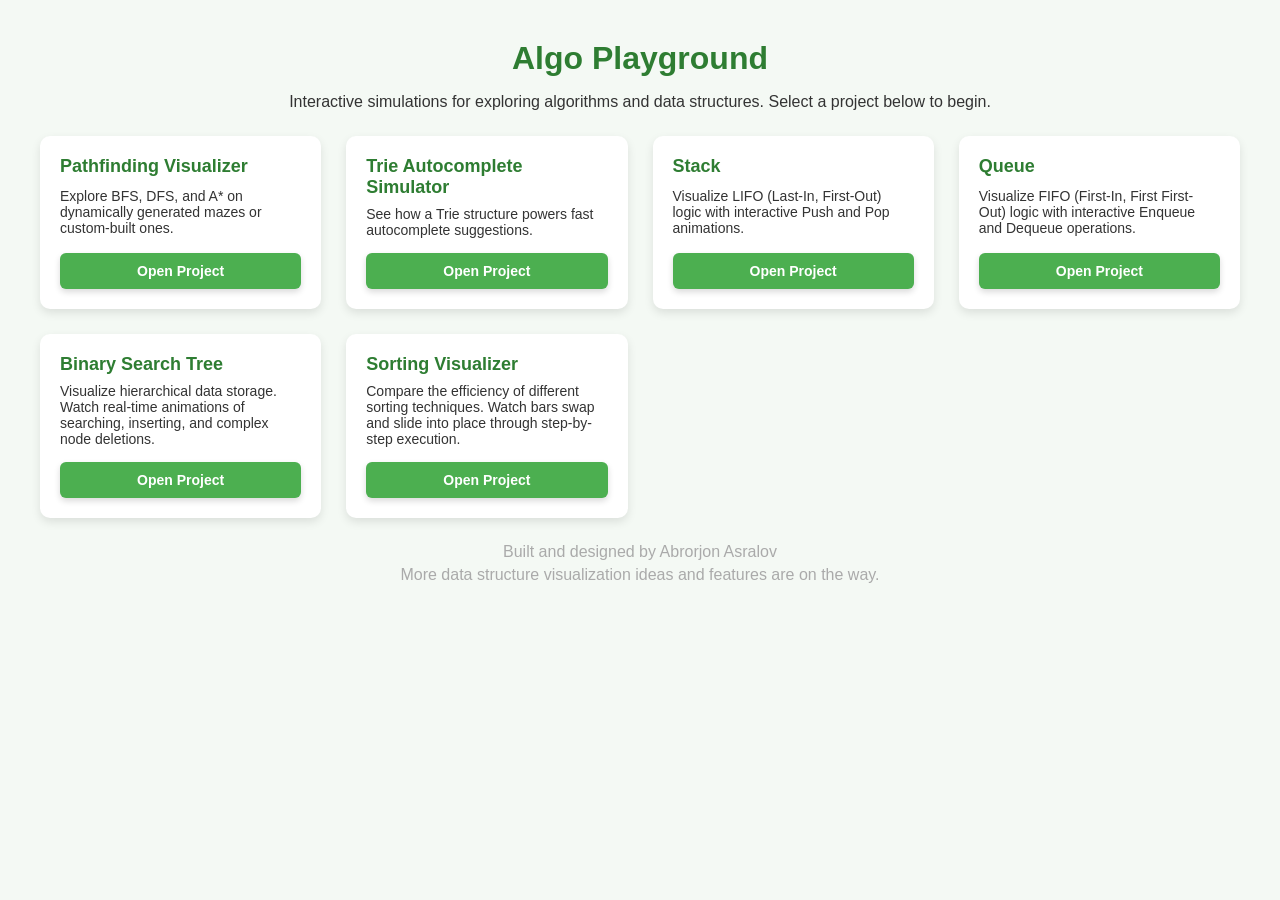
==== index.html @ 8458e6d6 "added final cleaning" ====
<!DOCTYPE html>
<html lang="en">

<head>
  <meta charset="UTF-8" />
  <meta name="viewport" content="width=device-width, initial-scale=1.0" />

  <title>Algo Playground</title>

  <style>
    body {
      font-family: "Segoe UI", Tahoma, Geneva, Verdana, sans-serif;
      margin: 40px;
      background: #f4f9f4;
      color: #333;
    }

    h1 {
      color: #2e7d32;
      margin-bottom: 10px;
    }

    p {
      margin-bottom: 25px;
      font-size: 16px;
    }

    .projects {
      display: grid;
      /* 1. Use 'auto-fill' to let cards wrap naturally */
      /* 2. Set the minimum width to 250px so they never get too tiny */
      grid-template-columns: repeat(auto-fill, minmax(250px, 1fr));

      /* 3. A standard gap (20px-30px) is usually plenty */
      gap: 25px;

      /* 4. Increase this so 4 cards can actually fit (4 * 250px + gaps) */
      /* Or set to 100% to use the full screen width */
      max-width: 1200px;

      margin: 0 auto;
      width: 100%;
    }

    .project-card {
      background: white;
      padding: 20px;
      border-radius: 10px;
      box-shadow: 0 4px 10px rgba(0, 0, 0, 0.1);

      /* 5. REMOVE any fixed 'width: ...px' here. Let the Grid handle it. */
      /* This ensures the card stays within its grid cell. */
      box-sizing: border-box;

      display: flex;
      flex-direction: column;
      justify-content: space-between;
    }

    .project-card:hover {
      transform: translateY(-3px);
      box-shadow: 0 6px 14px rgba(0, 0, 0, 0.15);
    }

    .project-title {
      font-size: 18px;
      font-weight: 600;
      color: #2e7d32;
      margin-bottom: 8px;
    }

    .project-desc {
      font-size: 14px;
      margin-bottom: 15px;
    }

    button {
      padding: 10px 16px;

      font-size: 14px;
      font-weight: 600;

      border: none;
      border-radius: 6px;

      background: #4caf50;
      color: white;

      cursor: pointer;

      transition: background 0.2s ease, transform 0.1s ease,
        box-shadow 0.1s ease;

      box-shadow: 0 3px 6px rgba(0, 0, 0, 0.15);
    }

    button:hover {
      background: #43a047;
    }

    button:active {
      transform: translateY(1px);
    }

    footer {
      text-align: center;
      padding: 20px;
      font-size: 14px;
      color: #aaa;
    }

    footer p {
      margin: 5px 0;
    }
  </style>
</head>

<body>
  <h1 style="text-align: center">Algo Playground</h1>

  <p style="text-align: center">
    Interactive simulations for exploring algorithms and data structures.
    Select a project below to begin.
  </p>

  <div class="projects">
    <div class="project-card">
      <div class="project-title">Pathfinding Visualizer</div>

      <div class="project-desc">
        Explore BFS, DFS, and A* on dynamically generated mazes or
        custom-built ones.
      </div>

      <button onclick="location.href='PathFinding/index.html'">
        Open Project
      </button>
    </div>

    <div class="project-card">
      <div class="project-title">Trie Autocomplete Simulator</div>

      <div class="project-desc">
        See how a Trie structure powers fast autocomplete suggestions.
      </div>

      <button onclick="location.href='TrieSimulator/index.html'">
        Open Project
      </button>
    </div>

    <div class="project-card">
      <div class="project-title">Stack</div>
      <div class="project-desc">
        Visualize LIFO (Last-In, First-Out) logic with interactive Push and
        Pop animations.
      </div>
      <button onclick="location.href='Stack/index.html'">Open Project</button>
    </div>

    <div class="project-card">
      <div class="project-title">Queue</div>

      <div class="project-desc">
        Visualize FIFO (First-In, First First-Out) logic with interactive
        Enqueue and Dequeue operations.
      </div>

      <button onclick="location.href='Queue/index.html'">Open Project</button>
    </div>

    <div class="project-card">
      <div class="project-title">Binary Search Tree</div>
      <div class="project-desc">
        Visualize hierarchical data storage. Watch real-time animations of
        searching, inserting, and complex node deletions.
      </div>
      <button onclick="location.href='BST/index.html'">Open Project</button>
    </div>

    <div class="project-card">
      <div class="project-title">Sorting Visualizer</div>
      <div class="project-desc">
        Compare the efficiency of different sorting techniques. Watch bars
        swap and slide into place through step-by-step execution.
      </div>
      <button onclick="location.href='Sorting/index.html'">
        Open Project
      </button>
    </div>
  </div>
  <footer>
    <p>Built and designed by Abrorjon Asralov</p>
    <p>More data structure visualization ideas and features are on the way.</p>
  </footer>
</body>

</html>
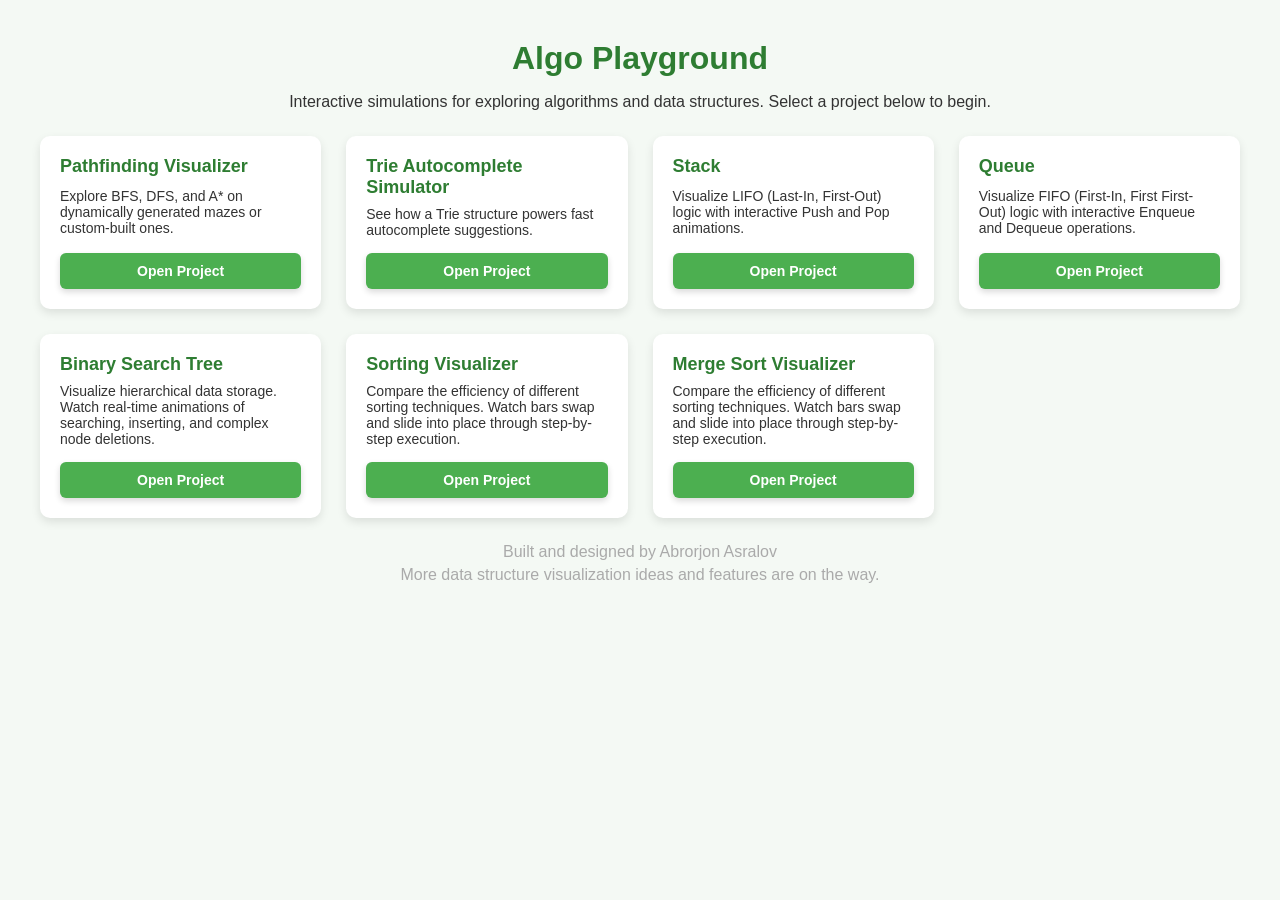
==== commit 3830fc60: "added merge sort visuals" ====
--- a/index.html
+++ b/index.html
@@ -188,6 +188,18 @@
         Open Project
       </button>
     </div>
+
+    <div class="project-card">
+      <div class="project-title">Merge Sort Visualizer</div>
+      <div class="project-desc">
+        Compare the efficiency of different sorting techniques. Watch bars
+        swap and slide into place through step-by-step execution.
+      </div>
+      <button onclick="location.href='MergeSort/index.html'">
+        Open Project
+      </button>
+    </div>
+
   </div>
   <footer>
     <p>Built and designed by Abrorjon Asralov</p>
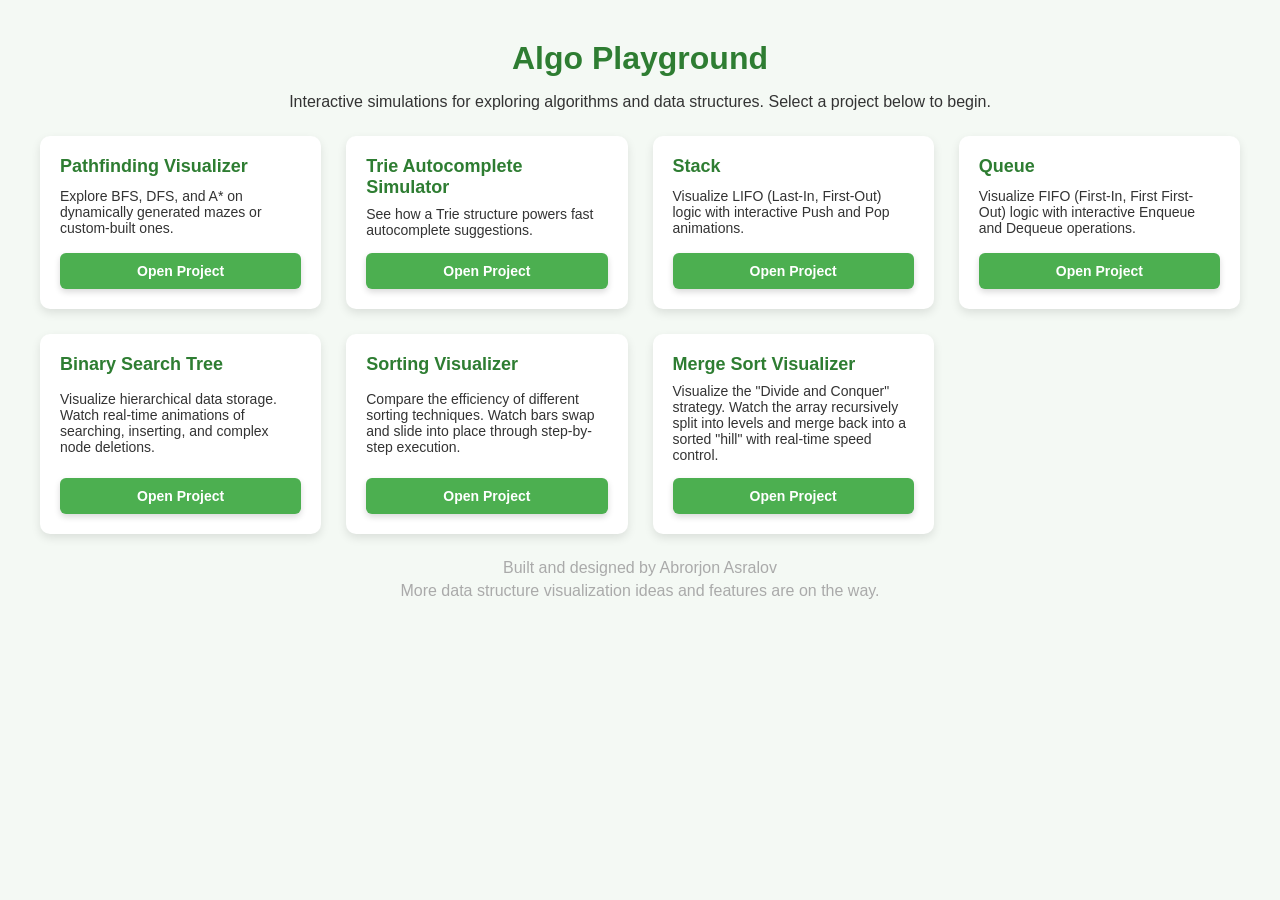
==== commit 0edbdcd3: "updated the merge sort desc" ====
--- a/index.html
+++ b/index.html
@@ -191,10 +191,10 @@
 
     <div class="project-card">
       <div class="project-title">Merge Sort Visualizer</div>
-      <div class="project-desc">
-        Compare the efficiency of different sorting techniques. Watch bars
-        swap and slide into place through step-by-step execution.
-      </div>
+        <div class="project-desc">
+            Visualize the "Divide and Conquer" strategy. Watch the array recursively 
+            split into levels and merge back into a sorted "hill" with real-time speed control.
+        </div>
       <button onclick="location.href='MergeSort/index.html'">
         Open Project
       </button>
@@ -207,4 +207,5 @@
   </footer>
 </body>
 
+
 </html>
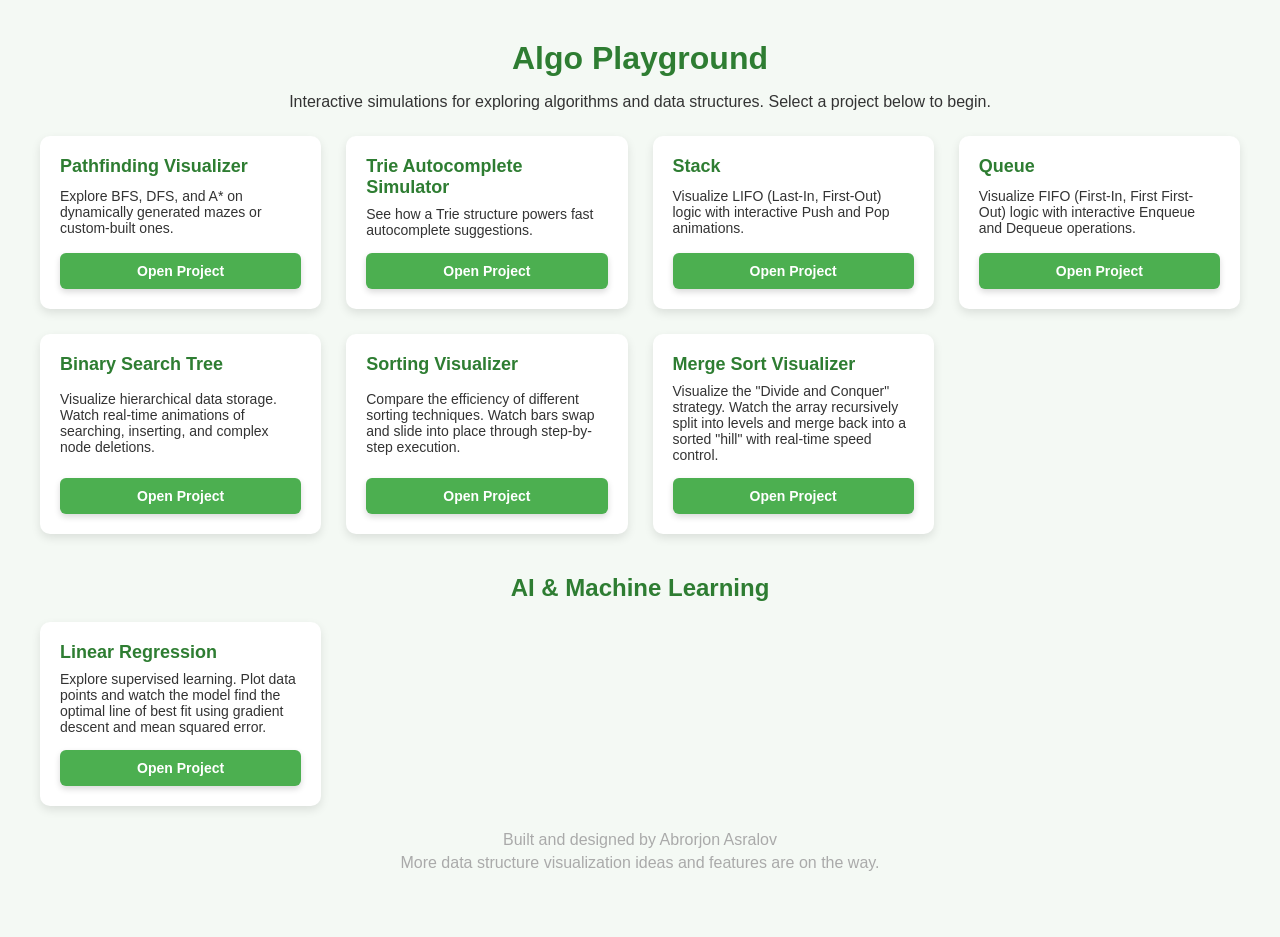
==== commit 4fca3c3e: "added linear regression visuals tool" ====
--- a/index.html
+++ b/index.html
@@ -201,6 +201,22 @@
     </div>
 
   </div>
+
+  <h2 style="text-align: center; color: #2e7d32; margin-top: 40px;">AI & Machine Learning</h2>
+
+<div class="projects">
+  <div class="project-card">
+    <div class="project-title">Linear Regression</div>
+    <div class="project-desc">
+      Explore supervised learning. Plot data points and watch the model find the 
+      optimal line of best fit using gradient descent and mean squared error.
+    </div>
+    <button onclick="location.href='ML/LinearRegression/index.html'">
+      Open Project
+    </button>
+  </div>
+</div>
+
   <footer>
     <p>Built and designed by Abrorjon Asralov</p>
     <p>More data structure visualization ideas and features are on the way.</p>
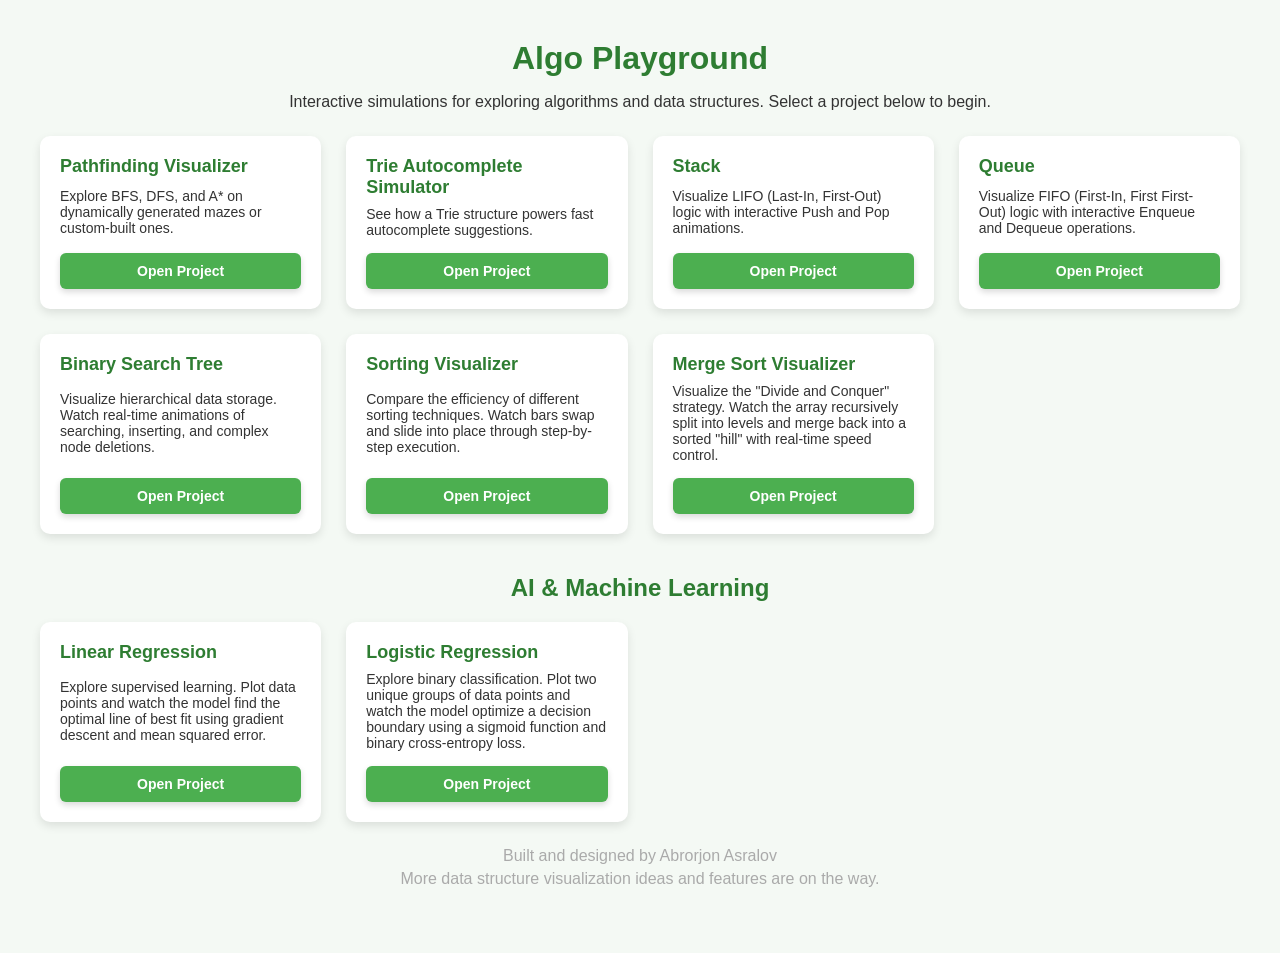
==== commit bbdc9a32: "added logistic regression" ====
--- a/index.html
+++ b/index.html
@@ -205,6 +205,7 @@
   <h2 style="text-align: center; color: #2e7d32; margin-top: 40px;">AI & Machine Learning</h2>
 
 <div class="projects">
+
   <div class="project-card">
     <div class="project-title">Linear Regression</div>
     <div class="project-desc">
@@ -215,6 +216,17 @@
       Open Project
     </button>
   </div>
+
+  <div class="project-card">
+    <div class="project-title">Logistic Regression</div>
+    <div class="project-desc">
+      Explore binary classification. Plot two unique groups of data points and watch the model 
+      optimize a decision boundary using a sigmoid function and binary cross-entropy loss.
+    </div>
+    <button onclick="location.href='ML/LogisticRegression/index.html'">
+      Open Project
+    </button>
+  </div>
 </div>
 
   <footer>
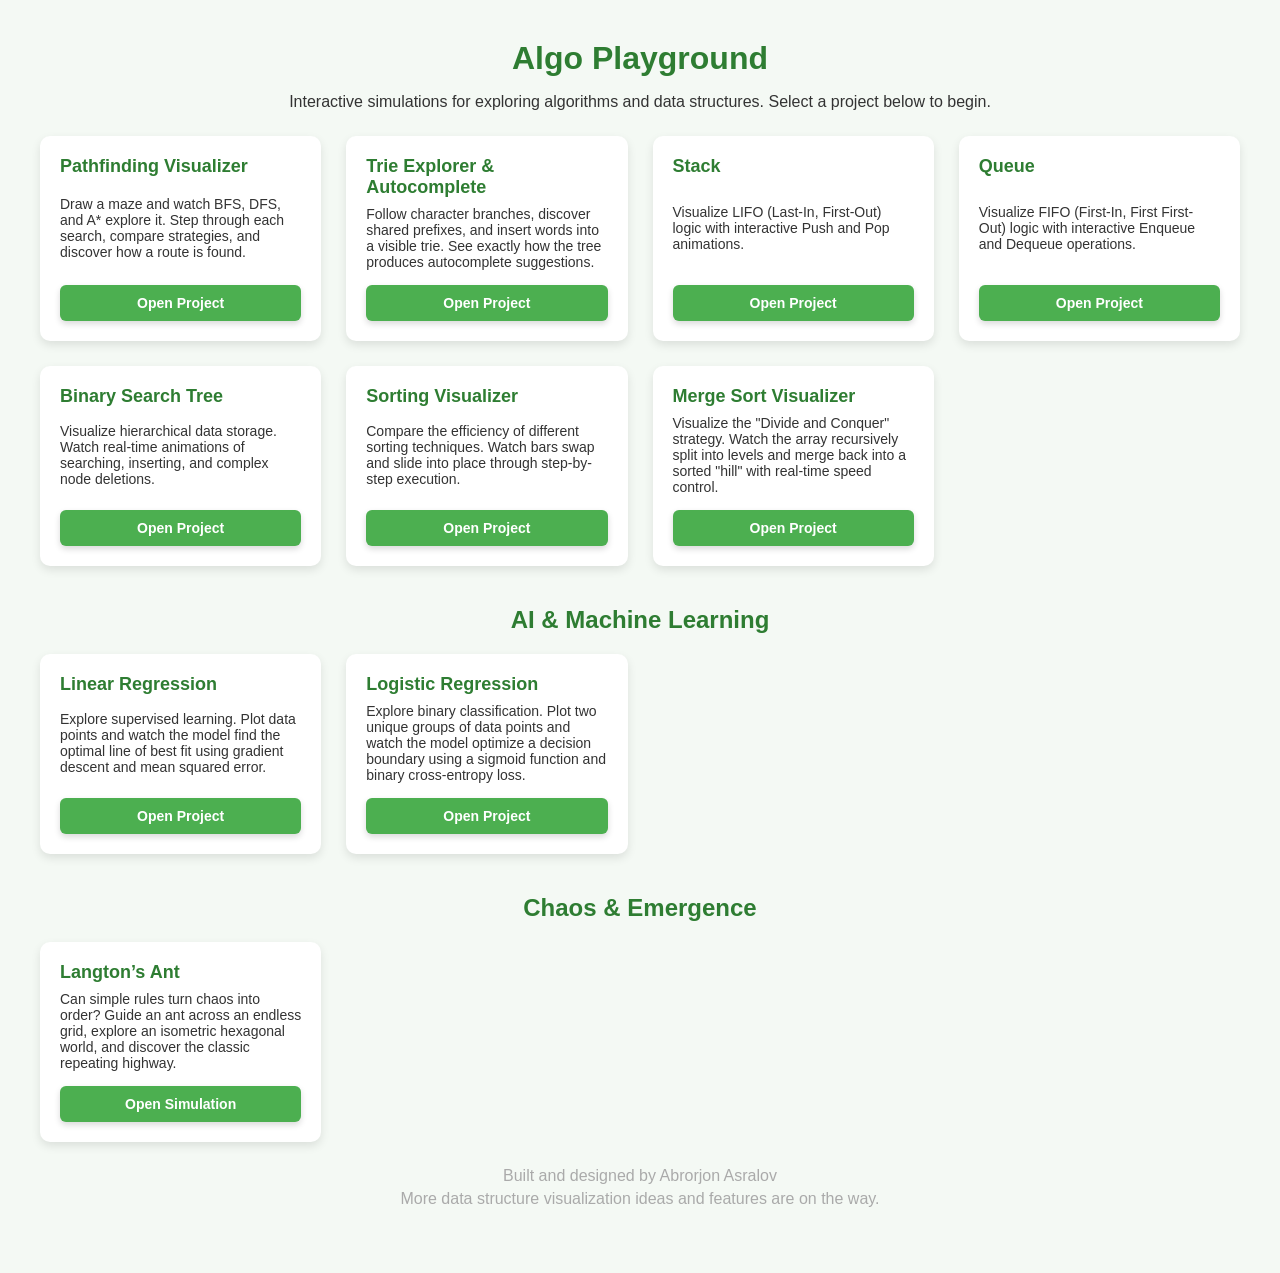
==== commit d49d98cd: "updated UI/UX" ====
--- a/index.html
+++ b/index.html
@@ -128,8 +128,8 @@
       <div class="project-title">Pathfinding Visualizer</div>
 
       <div class="project-desc">
-        Explore BFS, DFS, and A* on dynamically generated mazes or
-        custom-built ones.
+        Draw a maze and watch BFS, DFS, and A* explore it. Step through each
+        search, compare strategies, and discover how a route is found.
       </div>
 
       <button onclick="location.href='PathFinding/index.html'">
@@ -138,10 +138,10 @@
     </div>
 
     <div class="project-card">
-      <div class="project-title">Trie Autocomplete Simulator</div>
-
-      <div class="project-desc">
-        See how a Trie structure powers fast autocomplete suggestions.
+      <div class="project-title">Trie Explorer &amp; Autocomplete</div>
+
+      <div class="project-desc">
+        Follow character branches, discover shared prefixes, and insert words into a visible trie. See exactly how the tree produces autocomplete suggestions.
       </div>
 
       <button onclick="location.href='TrieSimulator/index.html'">
@@ -229,6 +229,15 @@
   </div>
 </div>
 
+  <h2 style="text-align: center; color: #2e7d32; margin-top: 40px;">Chaos &amp; Emergence</h2>
+  <div class="projects">
+    <div class="project-card">
+      <div class="project-title">Langton’s Ant</div>
+      <div class="project-desc">Can simple rules turn chaos into order? Guide an ant across an endless grid, explore an isometric hexagonal world, and discover the classic repeating highway.</div>
+      <button onclick="location.href='LangtonsAnt/index.html'">Open Simulation</button>
+    </div>
+  </div>
+
   <footer>
     <p>Built and designed by Abrorjon Asralov</p>
     <p>More data structure visualization ideas and features are on the way.</p>
@@ -236,4 +245,4 @@
 </body>
 
 
-</html>+</html>
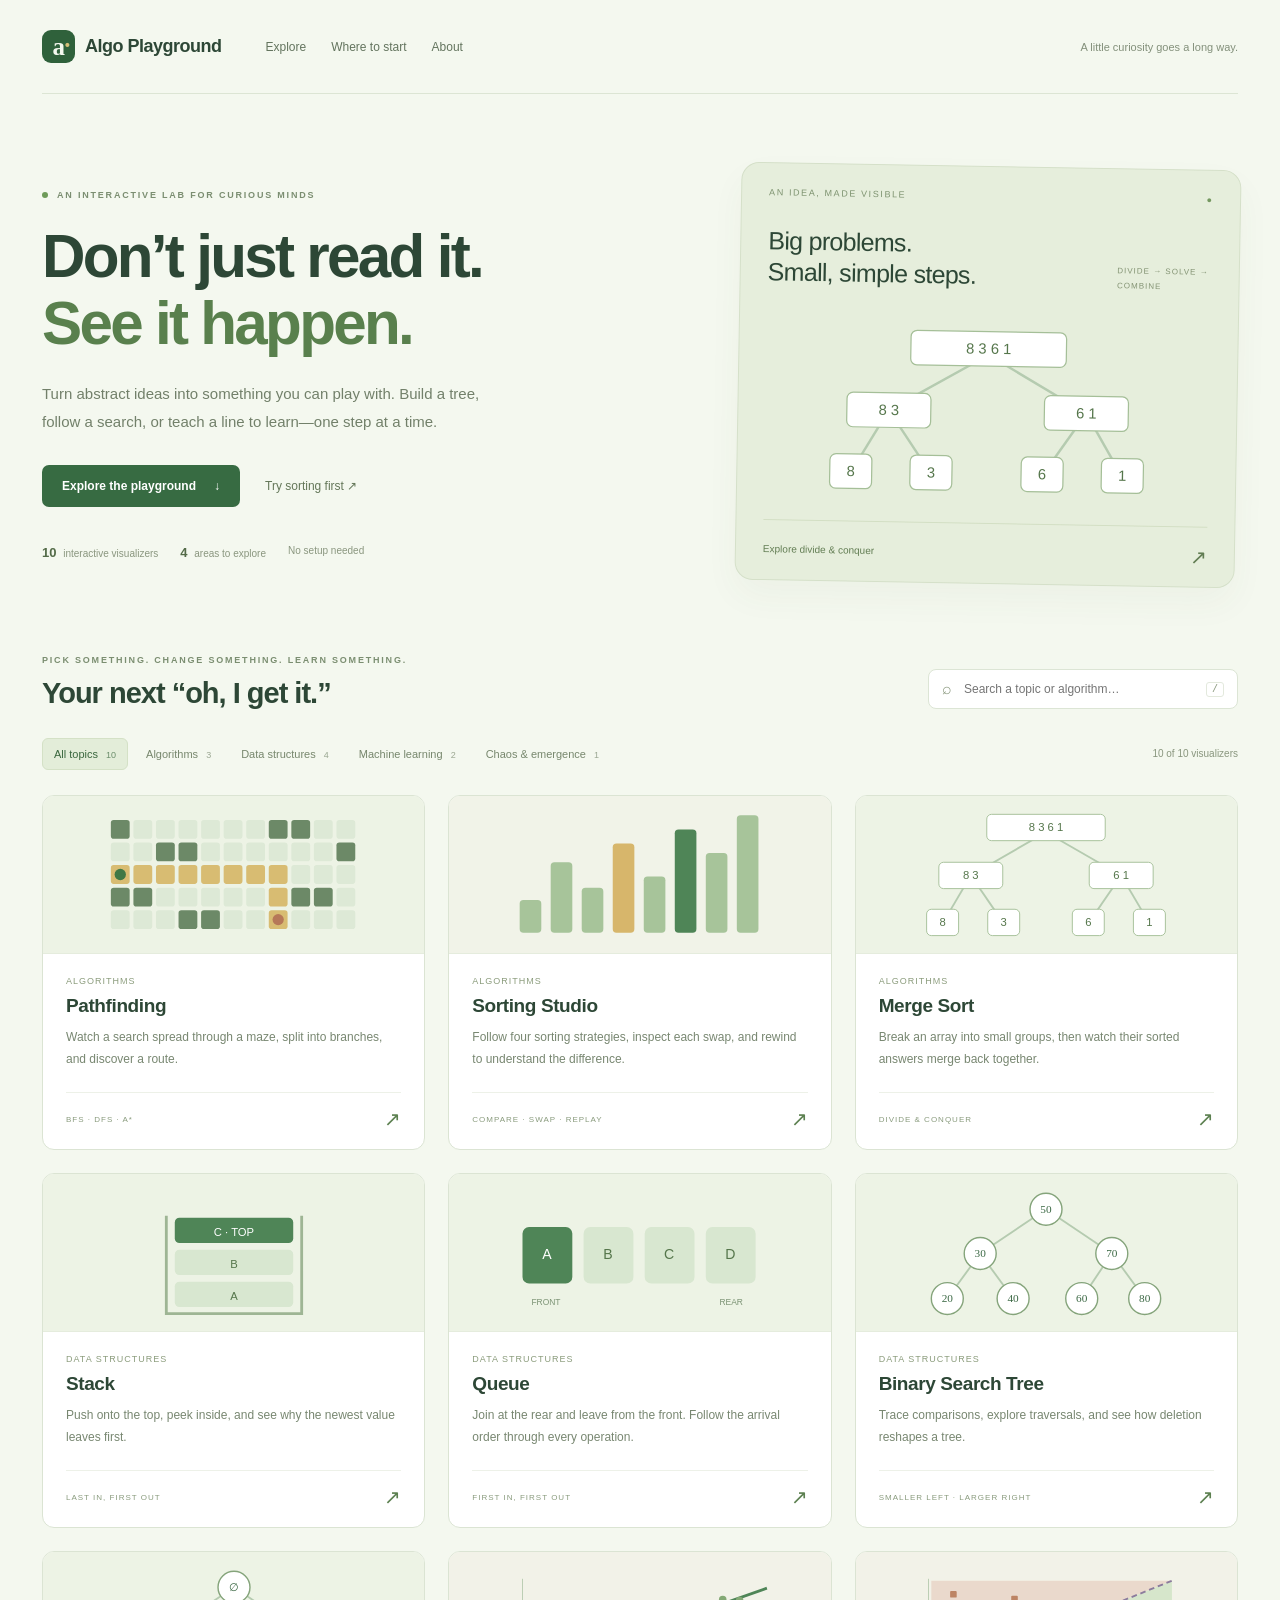
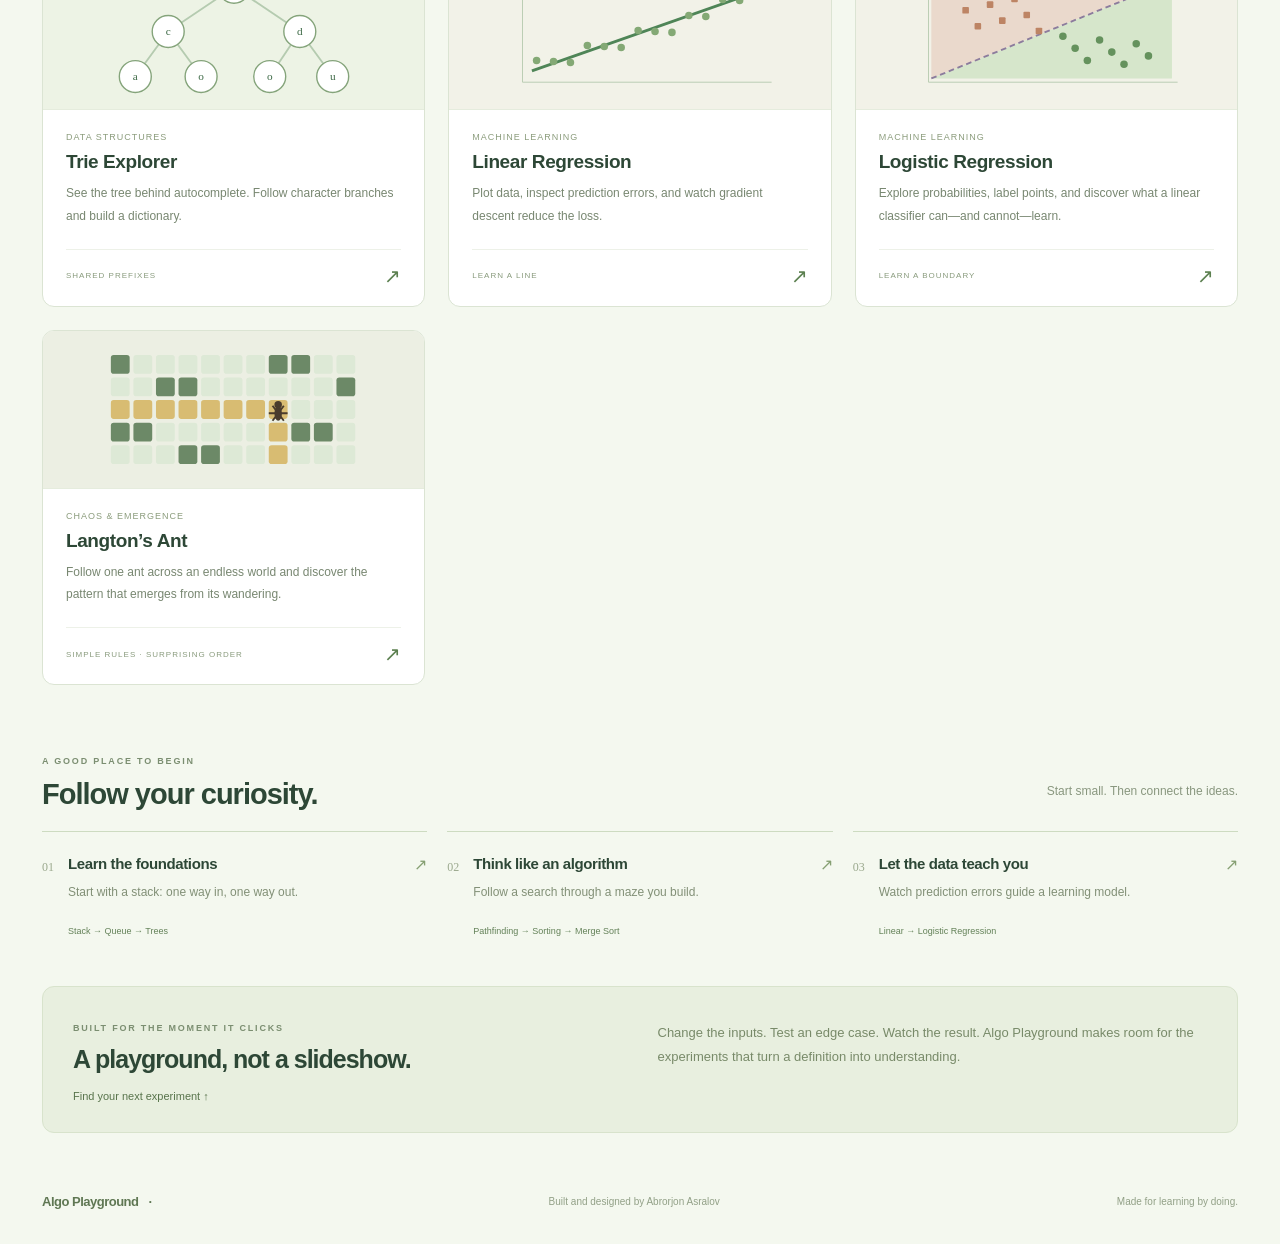
==== commit d8f00414: "update UI/UX home page" ====
--- a/index.html
+++ b/index.html
@@ -1,248 +1,22 @@
 <!DOCTYPE html>
-<html lang="en">
-
-<head>
-  <meta charset="UTF-8" />
-  <meta name="viewport" content="width=device-width, initial-scale=1.0" />
-
-  <title>Algo Playground</title>
-
-  <style>
-    body {
-      font-family: "Segoe UI", Tahoma, Geneva, Verdana, sans-serif;
-      margin: 40px;
-      background: #f4f9f4;
-      color: #333;
-    }
-
-    h1 {
-      color: #2e7d32;
-      margin-bottom: 10px;
-    }
-
-    p {
-      margin-bottom: 25px;
-      font-size: 16px;
-    }
-
-    .projects {
-      display: grid;
-      /* 1. Use 'auto-fill' to let cards wrap naturally */
-      /* 2. Set the minimum width to 250px so they never get too tiny */
-      grid-template-columns: repeat(auto-fill, minmax(250px, 1fr));
-
-      /* 3. A standard gap (20px-30px) is usually plenty */
-      gap: 25px;
-
-      /* 4. Increase this so 4 cards can actually fit (4 * 250px + gaps) */
-      /* Or set to 100% to use the full screen width */
-      max-width: 1200px;
-
-      margin: 0 auto;
-      width: 100%;
-    }
-
-    .project-card {
-      background: white;
-      padding: 20px;
-      border-radius: 10px;
-      box-shadow: 0 4px 10px rgba(0, 0, 0, 0.1);
-
-      /* 5. REMOVE any fixed 'width: ...px' here. Let the Grid handle it. */
-      /* This ensures the card stays within its grid cell. */
-      box-sizing: border-box;
-
-      display: flex;
-      flex-direction: column;
-      justify-content: space-between;
-    }
-
-    .project-card:hover {
-      transform: translateY(-3px);
-      box-shadow: 0 6px 14px rgba(0, 0, 0, 0.15);
-    }
-
-    .project-title {
-      font-size: 18px;
-      font-weight: 600;
-      color: #2e7d32;
-      margin-bottom: 8px;
-    }
-
-    .project-desc {
-      font-size: 14px;
-      margin-bottom: 15px;
-    }
-
-    button {
-      padding: 10px 16px;
-
-      font-size: 14px;
-      font-weight: 600;
-
-      border: none;
-      border-radius: 6px;
-
-      background: #4caf50;
-      color: white;
-
-      cursor: pointer;
-
-      transition: background 0.2s ease, transform 0.1s ease,
-        box-shadow 0.1s ease;
-
-      box-shadow: 0 3px 6px rgba(0, 0, 0, 0.15);
-    }
-
-    button:hover {
-      background: #43a047;
-    }
-
-    button:active {
-      transform: translateY(1px);
-    }
-
-    footer {
-      text-align: center;
-      padding: 20px;
-      font-size: 14px;
-      color: #aaa;
-    }
-
-    footer p {
-      margin: 5px 0;
-    }
-  </style>
-</head>
-
-<body>
-  <h1 style="text-align: center">Algo Playground</h1>
-
-  <p style="text-align: center">
-    Interactive simulations for exploring algorithms and data structures.
-    Select a project below to begin.
-  </p>
-
-  <div class="projects">
-    <div class="project-card">
-      <div class="project-title">Pathfinding Visualizer</div>
-
-      <div class="project-desc">
-        Draw a maze and watch BFS, DFS, and A* explore it. Step through each
-        search, compare strategies, and discover how a route is found.
-      </div>
-
-      <button onclick="location.href='PathFinding/index.html'">
-        Open Project
-      </button>
-    </div>
-
-    <div class="project-card">
-      <div class="project-title">Trie Explorer &amp; Autocomplete</div>
-
-      <div class="project-desc">
-        Follow character branches, discover shared prefixes, and insert words into a visible trie. See exactly how the tree produces autocomplete suggestions.
-      </div>
-
-      <button onclick="location.href='TrieSimulator/index.html'">
-        Open Project
-      </button>
-    </div>
-
-    <div class="project-card">
-      <div class="project-title">Stack</div>
-      <div class="project-desc">
-        Visualize LIFO (Last-In, First-Out) logic with interactive Push and
-        Pop animations.
-      </div>
-      <button onclick="location.href='Stack/index.html'">Open Project</button>
-    </div>
-
-    <div class="project-card">
-      <div class="project-title">Queue</div>
-
-      <div class="project-desc">
-        Visualize FIFO (First-In, First First-Out) logic with interactive
-        Enqueue and Dequeue operations.
-      </div>
-
-      <button onclick="location.href='Queue/index.html'">Open Project</button>
-    </div>
-
-    <div class="project-card">
-      <div class="project-title">Binary Search Tree</div>
-      <div class="project-desc">
-        Visualize hierarchical data storage. Watch real-time animations of
-        searching, inserting, and complex node deletions.
-      </div>
-      <button onclick="location.href='BST/index.html'">Open Project</button>
-    </div>
-
-    <div class="project-card">
-      <div class="project-title">Sorting Visualizer</div>
-      <div class="project-desc">
-        Compare the efficiency of different sorting techniques. Watch bars
-        swap and slide into place through step-by-step execution.
-      </div>
-      <button onclick="location.href='Sorting/index.html'">
-        Open Project
-      </button>
-    </div>
-
-    <div class="project-card">
-      <div class="project-title">Merge Sort Visualizer</div>
-        <div class="project-desc">
-            Visualize the "Divide and Conquer" strategy. Watch the array recursively 
-            split into levels and merge back into a sorted "hill" with real-time speed control.
-        </div>
-      <button onclick="location.href='MergeSort/index.html'">
-        Open Project
-      </button>
-    </div>
-
-  </div>
-
-  <h2 style="text-align: center; color: #2e7d32; margin-top: 40px;">AI & Machine Learning</h2>
-
-<div class="projects">
-
-  <div class="project-card">
-    <div class="project-title">Linear Regression</div>
-    <div class="project-desc">
-      Explore supervised learning. Plot data points and watch the model find the 
-      optimal line of best fit using gradient descent and mean squared error.
-    </div>
-    <button onclick="location.href='ML/LinearRegression/index.html'">
-      Open Project
-    </button>
-  </div>
-
-  <div class="project-card">
-    <div class="project-title">Logistic Regression</div>
-    <div class="project-desc">
-      Explore binary classification. Plot two unique groups of data points and watch the model 
-      optimize a decision boundary using a sigmoid function and binary cross-entropy loss.
-    </div>
-    <button onclick="location.href='ML/LogisticRegression/index.html'">
-      Open Project
-    </button>
-  </div>
-</div>
-
-  <h2 style="text-align: center; color: #2e7d32; margin-top: 40px;">Chaos &amp; Emergence</h2>
-  <div class="projects">
-    <div class="project-card">
-      <div class="project-title">Langton’s Ant</div>
-      <div class="project-desc">Can simple rules turn chaos into order? Guide an ant across an endless grid, explore an isometric hexagonal world, and discover the classic repeating highway.</div>
-      <button onclick="location.href='LangtonsAnt/index.html'">Open Simulation</button>
-    </div>
-  </div>
-
-  <footer>
-    <p>Built and designed by Abrorjon Asralov</p>
-    <p>More data structure visualization ideas and features are on the way.</p>
-  </footer>
-</body>
-
-
-</html>
+<html lang="en"><head><meta charset="UTF-8"><meta name="viewport" content="width=device-width, initial-scale=1.0"><meta name="description" content="Learn algorithms, data structures, and machine learning through ten interactive visual playgrounds."><meta name="theme-color" content="#f4f8ef"><title>Algo Playground · Learn by exploring</title><link rel="stylesheet" href="home.css"><script src="home.js" defer></script></head>
+<body><a class="skip-link" href="#explore">Skip to visualizers</a><div class="site-shell">
+<header class="nav"><a href="./index.html" class="brand"><span class="brand-icon" aria-hidden="true">a<span>·</span></span>Algo Playground</a><nav aria-label="Main navigation"><a href="#explore">Explore</a><a href="#start-here">Where to start</a><a href="#about">About</a></nav><span class="nav-note">A little curiosity goes a long way.</span></header>
+<main><section class="hero"><div class="hero-copy"><span class="eyebrow"><i></i> AN INTERACTIVE LAB FOR CURIOUS MINDS</span><h1>Don’t just read it.<br><em>See it happen.</em></h1><p>Turn abstract ideas into something you can play with. Build a tree, follow a search, or teach a line to learn—one step at a time.</p><div class="hero-actions"><a class="button" href="#explore">Explore the playground <span aria-hidden="true">↓</span></a><a class="subtle-link" href="Sorting/index.html">Try sorting first ↗</a></div><div class="hero-facts"><span><b>10</b> interactive visualizers</span><span><b>4</b> areas to explore</span><span>No setup needed</span></div></div>
+<a class="hero-art" href="MergeSort/index.html" aria-label="Explore divide and conquer with Merge Sort"><div class="art-top"><span>AN IDEA, MADE VISIBLE</span><span class="live-dot">●</span></div><div class="art-caption"><strong>Big problems.<br>Small, simple steps.</strong><span>DIVIDE → SOLVE → COMBINE</span></div><svg viewBox="0 0 360 150" aria-hidden="true" focusable="false"><path d="M180 30L100 76" fill="none" stroke="#b5cbb0" stroke-width="2"/><path d="M180 30L260 76" fill="none" stroke="#b5cbb0" stroke-width="2"/><path d="M100 76L70 127" fill="none" stroke="#b5cbb0" stroke-width="2"/><path d="M100 76L135 127" fill="none" stroke="#b5cbb0" stroke-width="2"/><path d="M260 76L225 127" fill="none" stroke="#b5cbb0" stroke-width="2"/><path d="M260 76L290 127" fill="none" stroke="#b5cbb0" stroke-width="2"/><rect x="117" y="11" width="126" height="28" rx="5" fill="#fff" stroke="#a5bf98"/><text x="180" y="29" text-anchor="middle" font-size="12" fill="#55764b">8   3   6   1</text><rect x="66" y="62" width="68" height="28" rx="5" fill="#fff" stroke="#a5bf98"/><text x="100" y="80" text-anchor="middle" font-size="12" fill="#55764b">8   3</text><rect x="226" y="62" width="68" height="28" rx="5" fill="#fff" stroke="#a5bf98"/><text x="260" y="80" text-anchor="middle" font-size="12" fill="#55764b">6   1</text><rect x="53" y="112" width="34" height="28" rx="5" fill="#fff" stroke="#a5bf98"/><text x="70" y="130" text-anchor="middle" font-size="12" fill="#55764b">8</text><rect x="118" y="112" width="34" height="28" rx="5" fill="#fff" stroke="#a5bf98"/><text x="135" y="130" text-anchor="middle" font-size="12" fill="#55764b">3</text><rect x="208" y="112" width="34" height="28" rx="5" fill="#fff" stroke="#a5bf98"/><text x="225" y="130" text-anchor="middle" font-size="12" fill="#55764b">6</text><rect x="273" y="112" width="34" height="28" rx="5" fill="#fff" stroke="#a5bf98"/><text x="290" y="130" text-anchor="middle" font-size="12" fill="#55764b">1</text></svg><div class="art-bottom"><span>Explore divide &amp; conquer</span><span aria-hidden="true">↗</span></div></a></section>
+<section id="explore" class="catalog" aria-labelledby="catalog-title"><div class="section-heading"><div><span class="eyebrow">PICK SOMETHING. CHANGE SOMETHING. LEARN SOMETHING.</span><h2 id="catalog-title">Your next “oh, I get it.”</h2></div><div class="search-box"><label class="sr-only" for="search">Search visualizers</label><span aria-hidden="true">⌕</span><input id="search" type="search" placeholder="Search a topic or algorithm…" autocomplete="off"><kbd aria-hidden="true">/</kbd></div></div>
+<div class="filter-row"><div class="filters" role="group" aria-label="Filter by topic"><button type="button" data-filter="all" aria-pressed="true">All topics <span>10</span></button><button type="button" data-filter="algorithms" aria-pressed="false">Algorithms <span>3</span></button><button type="button" data-filter="structures" aria-pressed="false">Data structures <span>4</span></button><button type="button" data-filter="learning" aria-pressed="false">Machine learning <span>2</span></button><button type="button" data-filter="emergence" aria-pressed="false">Chaos &amp; emergence <span>1</span></button></div><span id="results" role="status" aria-live="polite">10 visualizers</span></div>
+<div class="projects"><article class="project-card" data-category="algorithms" data-search="Pathfinding BFS · DFS · A* Watch a search spread through a maze, split into branches, and discover a route. graph maze breadth depth shortest"><a href="PathFinding/index.html" class="project-link"><div class="preview preview-maze"><svg viewBox="0 0 360 150" aria-hidden="true" focusable="false"><rect x="49" y="17" width="20" height="20" rx="3" fill="#6c8967"/><rect x="73" y="17" width="20" height="20" rx="3" fill="#dde9d6"/><rect x="97" y="17" width="20" height="20" rx="3" fill="#dde9d6"/><rect x="121" y="17" width="20" height="20" rx="3" fill="#dde9d6"/><rect x="145" y="17" width="20" height="20" rx="3" fill="#dde9d6"/><rect x="169" y="17" width="20" height="20" rx="3" fill="#dde9d6"/><rect x="193" y="17" width="20" height="20" rx="3" fill="#dde9d6"/><rect x="217" y="17" width="20" height="20" rx="3" fill="#6c8967"/><rect x="241" y="17" width="20" height="20" rx="3" fill="#6c8967"/><rect x="265" y="17" width="20" height="20" rx="3" fill="#dde9d6"/><rect x="289" y="17" width="20" height="20" rx="3" fill="#dde9d6"/><rect x="49" y="41" width="20" height="20" rx="3" fill="#dde9d6"/><rect x="73" y="41" width="20" height="20" rx="3" fill="#dde9d6"/><rect x="97" y="41" width="20" height="20" rx="3" fill="#6c8967"/><rect x="121" y="41" width="20" height="20" rx="3" fill="#6c8967"/><rect x="145" y="41" width="20" height="20" rx="3" fill="#dde9d6"/><rect x="169" y="41" width="20" height="20" rx="3" fill="#dde9d6"/><rect x="193" y="41" width="20" height="20" rx="3" fill="#dde9d6"/><rect x="217" y="41" width="20" height="20" rx="3" fill="#dde9d6"/><rect x="241" y="41" width="20" height="20" rx="3" fill="#dde9d6"/><rect x="265" y="41" width="20" height="20" rx="3" fill="#dde9d6"/><rect x="289" y="41" width="20" height="20" rx="3" fill="#6c8967"/><rect x="49" y="65" width="20" height="20" rx="3" fill="#d8bc72"/><rect x="73" y="65" width="20" height="20" rx="3" fill="#d8bc72"/><rect x="97" y="65" width="20" height="20" rx="3" fill="#d8bc72"/><rect x="121" y="65" width="20" height="20" rx="3" fill="#d8bc72"/><rect x="145" y="65" width="20" height="20" rx="3" fill="#d8bc72"/><rect x="169" y="65" width="20" height="20" rx="3" fill="#d8bc72"/><rect x="193" y="65" width="20" height="20" rx="3" fill="#d8bc72"/><rect x="217" y="65" width="20" height="20" rx="3" fill="#d8bc72"/><rect x="241" y="65" width="20" height="20" rx="3" fill="#dde9d6"/><rect x="265" y="65" width="20" height="20" rx="3" fill="#dde9d6"/><rect x="289" y="65" width="20" height="20" rx="3" fill="#dde9d6"/><rect x="49" y="89" width="20" height="20" rx="3" fill="#6c8967"/><rect x="73" y="89" width="20" height="20" rx="3" fill="#6c8967"/><rect x="97" y="89" width="20" height="20" rx="3" fill="#dde9d6"/><rect x="121" y="89" width="20" height="20" rx="3" fill="#dde9d6"/><rect x="145" y="89" width="20" height="20" rx="3" fill="#dde9d6"/><rect x="169" y="89" width="20" height="20" rx="3" fill="#dde9d6"/><rect x="193" y="89" width="20" height="20" rx="3" fill="#dde9d6"/><rect x="217" y="89" width="20" height="20" rx="3" fill="#d8bc72"/><rect x="241" y="89" width="20" height="20" rx="3" fill="#6c8967"/><rect x="265" y="89" width="20" height="20" rx="3" fill="#6c8967"/><rect x="289" y="89" width="20" height="20" rx="3" fill="#dde9d6"/><rect x="49" y="113" width="20" height="20" rx="3" fill="#dde9d6"/><rect x="73" y="113" width="20" height="20" rx="3" fill="#dde9d6"/><rect x="97" y="113" width="20" height="20" rx="3" fill="#dde9d6"/><rect x="121" y="113" width="20" height="20" rx="3" fill="#6c8967"/><rect x="145" y="113" width="20" height="20" rx="3" fill="#6c8967"/><rect x="169" y="113" width="20" height="20" rx="3" fill="#dde9d6"/><rect x="193" y="113" width="20" height="20" rx="3" fill="#dde9d6"/><rect x="217" y="113" width="20" height="20" rx="3" fill="#d8bc72"/><rect x="241" y="113" width="20" height="20" rx="3" fill="#dde9d6"/><rect x="265" y="113" width="20" height="20" rx="3" fill="#dde9d6"/><rect x="289" y="113" width="20" height="20" rx="3" fill="#dde9d6"/><circle cx="59" cy="75" r="6" fill="#3f7845"/><circle cx="227" cy="123" r="6" fill="#b67858"/></svg></div><div class="card-body"><span class="card-category">Algorithms</span><h3>Pathfinding</h3><p>Watch a search spread through a maze, split into branches, and discover a route.</p><div class="card-bottom"><span>BFS · DFS · A*</span><span class="arrow" aria-hidden="true">↗</span></div></div></a></article>
+<article class="project-card" data-category="algorithms" data-search="Sorting Studio COMPARE · SWAP · REPLAY Follow four sorting strategies, inspect each swap, and rewind to understand the difference. bubble selection insertion quick array"><a href="Sorting/index.html" class="project-link"><div class="preview preview-bars"><svg viewBox="0 0 360 150" aria-hidden="true" focusable="false"><rect class="preview-bar" x="52" y="102" width="23" height="35" rx="4" fill="#a7c49a"/><rect class="preview-bar" x="85" y="62" width="23" height="75" rx="4" fill="#a7c49a"/><rect class="preview-bar" x="118" y="89" width="23" height="48" rx="4" fill="#a7c49a"/><rect class="preview-bar" x="151" y="42" width="23" height="95" rx="4" fill="#d7b66b"/><rect class="preview-bar" x="184" y="77" width="23" height="60" rx="4" fill="#a7c49a"/><rect class="preview-bar" x="217" y="27" width="23" height="110" rx="4" fill="#4f8557"/><rect class="preview-bar" x="250" y="52" width="23" height="85" rx="4" fill="#a7c49a"/><rect class="preview-bar" x="283" y="12" width="23" height="125" rx="4" fill="#a7c49a"/></svg></div><div class="card-body"><span class="card-category">Algorithms</span><h3>Sorting Studio</h3><p>Follow four sorting strategies, inspect each swap, and rewind to understand the difference.</p><div class="card-bottom"><span>COMPARE · SWAP · REPLAY</span><span class="arrow" aria-hidden="true">↗</span></div></div></a></article>
+<article class="project-card" data-category="algorithms" data-search="Merge Sort DIVIDE & CONQUER Break an array into small groups, then watch their sorted answers merge back together. sorting recursion splitting"><a href="MergeSort/index.html" class="project-link"><div class="preview preview-merge"><svg viewBox="0 0 360 150" aria-hidden="true" focusable="false"><path d="M180 30L100 76" fill="none" stroke="#b5cbb0" stroke-width="2"/><path d="M180 30L260 76" fill="none" stroke="#b5cbb0" stroke-width="2"/><path d="M100 76L70 127" fill="none" stroke="#b5cbb0" stroke-width="2"/><path d="M100 76L135 127" fill="none" stroke="#b5cbb0" stroke-width="2"/><path d="M260 76L225 127" fill="none" stroke="#b5cbb0" stroke-width="2"/><path d="M260 76L290 127" fill="none" stroke="#b5cbb0" stroke-width="2"/><rect x="117" y="11" width="126" height="28" rx="5" fill="#fff" stroke="#a5bf98"/><text x="180" y="29" text-anchor="middle" font-size="12" fill="#55764b">8   3   6   1</text><rect x="66" y="62" width="68" height="28" rx="5" fill="#fff" stroke="#a5bf98"/><text x="100" y="80" text-anchor="middle" font-size="12" fill="#55764b">8   3</text><rect x="226" y="62" width="68" height="28" rx="5" fill="#fff" stroke="#a5bf98"/><text x="260" y="80" text-anchor="middle" font-size="12" fill="#55764b">6   1</text><rect x="53" y="112" width="34" height="28" rx="5" fill="#fff" stroke="#a5bf98"/><text x="70" y="130" text-anchor="middle" font-size="12" fill="#55764b">8</text><rect x="118" y="112" width="34" height="28" rx="5" fill="#fff" stroke="#a5bf98"/><text x="135" y="130" text-anchor="middle" font-size="12" fill="#55764b">3</text><rect x="208" y="112" width="34" height="28" rx="5" fill="#fff" stroke="#a5bf98"/><text x="225" y="130" text-anchor="middle" font-size="12" fill="#55764b">6</text><rect x="273" y="112" width="34" height="28" rx="5" fill="#fff" stroke="#a5bf98"/><text x="290" y="130" text-anchor="middle" font-size="12" fill="#55764b">1</text></svg></div><div class="card-body"><span class="card-category">Algorithms</span><h3>Merge Sort</h3><p>Break an array into small groups, then watch their sorted answers merge back together.</p><div class="card-bottom"><span>DIVIDE & CONQUER</span><span class="arrow" aria-hidden="true">↗</span></div></div></a></article>
+<article class="project-card" data-category="structures" data-search="Stack LAST IN, FIRST OUT Push onto the top, peek inside, and see why the newest value leaves first. lifo push pop linear"><a href="Stack/index.html" class="project-link"><div class="preview preview-stack"><svg viewBox="0 0 360 150" aria-hidden="true" focusable="false"><rect x="117" y="38" width="126" height="27" rx="5" fill="#4f8557"/><text x="180" y="57" text-anchor="middle" font-size="12" fill="white">C · TOP</text><rect x="117" y="72" width="126" height="27" rx="5" fill="#d8e7d0"/><text x="180" y="91" text-anchor="middle" font-size="12" fill="#55764b">B</text><rect x="117" y="106" width="126" height="27" rx="5" fill="#d8e7d0"/><text x="180" y="125" text-anchor="middle" font-size="12" fill="#55764b">A</text><path d="M108 36v104h144V36" fill="none" stroke="#9eb594" stroke-width="3"/></svg></div><div class="card-body"><span class="card-category">Data structures</span><h3>Stack</h3><p>Push onto the top, peek inside, and see why the newest value leaves first.</p><div class="card-bottom"><span>LAST IN, FIRST OUT</span><span class="arrow" aria-hidden="true">↗</span></div></div></a></article>
+<article class="project-card" data-category="structures" data-search="Queue FIRST IN, FIRST OUT Join at the rear and leave from the front. Follow the arrival order through every operation. fifo enqueue dequeue linear"><a href="Queue/index.html" class="project-link"><div class="preview preview-queue"><svg viewBox="0 0 360 150" aria-hidden="true" focusable="false"><rect x="55" y="48" width="53" height="60" rx="7" fill="#4f8557"/><text x="81" y="82" text-anchor="middle" font-size="15" fill="white">A</text><rect x="120" y="48" width="53" height="60" rx="7" fill="#d8e7d0"/><text x="146" y="82" text-anchor="middle" font-size="15" fill="#55764b">B</text><rect x="185" y="48" width="53" height="60" rx="7" fill="#d8e7d0"/><text x="211" y="82" text-anchor="middle" font-size="15" fill="#55764b">C</text><rect x="250" y="48" width="53" height="60" rx="7" fill="#d8e7d0"/><text x="276" y="82" text-anchor="middle" font-size="15" fill="#55764b">D</text><text x="80" y="131" text-anchor="middle" font-size="9" fill="#7d9476">FRONT</text><text x="277" y="131" text-anchor="middle" font-size="9" fill="#7d9476">REAR</text></svg></div><div class="card-body"><span class="card-category">Data structures</span><h3>Queue</h3><p>Join at the rear and leave from the front. Follow the arrival order through every operation.</p><div class="card-bottom"><span>FIRST IN, FIRST OUT</span><span class="arrow" aria-hidden="true">↗</span></div></div></a></article>
+<article class="project-card" data-category="structures" data-search="Binary Search Tree SMALLER LEFT · LARGER RIGHT Trace comparisons, explore traversals, and see how deletion reshapes a tree. bst inorder preorder postorder search"><a href="BST/index.html" class="project-link"><div class="preview preview-tree"><svg viewBox="0 0 360 150" aria-hidden="true" focusable="false"><path d="M180 29L110 76" fill="none" stroke="#b5cbb0" stroke-width="2"/><path d="M180 29L250 76" fill="none" stroke="#b5cbb0" stroke-width="2"/><path d="M110 76L75 124" fill="none" stroke="#b5cbb0" stroke-width="2"/><path d="M110 76L145 124" fill="none" stroke="#b5cbb0" stroke-width="2"/><path d="M250 76L218 124" fill="none" stroke="#b5cbb0" stroke-width="2"/><path d="M250 76L285 124" fill="none" stroke="#b5cbb0" stroke-width="2"/><circle cx="180" cy="29" r="17" fill="#fff" stroke="#85a47b" stroke-width="1.5"/><text x="180" y="33" text-anchor="middle" fill="#3c6945" font-size="12" font-family="Segoe UI">50</text><circle cx="110" cy="76" r="17" fill="#fff" stroke="#85a47b" stroke-width="1.5"/><text x="110" y="80" text-anchor="middle" fill="#3c6945" font-size="12" font-family="Segoe UI">30</text><circle cx="250" cy="76" r="17" fill="#fff" stroke="#85a47b" stroke-width="1.5"/><text x="250" y="80" text-anchor="middle" fill="#3c6945" font-size="12" font-family="Segoe UI">70</text><circle cx="75" cy="124" r="17" fill="#fff" stroke="#85a47b" stroke-width="1.5"/><text x="75" y="128" text-anchor="middle" fill="#3c6945" font-size="12" font-family="Segoe UI">20</text><circle cx="145" cy="124" r="17" fill="#fff" stroke="#85a47b" stroke-width="1.5"/><text x="145" y="128" text-anchor="middle" fill="#3c6945" font-size="12" font-family="Segoe UI">40</text><circle cx="218" cy="124" r="17" fill="#fff" stroke="#85a47b" stroke-width="1.5"/><text x="218" y="128" text-anchor="middle" fill="#3c6945" font-size="12" font-family="Segoe UI">60</text><circle cx="285" cy="124" r="17" fill="#fff" stroke="#85a47b" stroke-width="1.5"/><text x="285" y="128" text-anchor="middle" fill="#3c6945" font-size="12" font-family="Segoe UI">80</text></svg></div><div class="card-body"><span class="card-category">Data structures</span><h3>Binary Search Tree</h3><p>Trace comparisons, explore traversals, and see how deletion reshapes a tree.</p><div class="card-bottom"><span>SMALLER LEFT · LARGER RIGHT</span><span class="arrow" aria-hidden="true">↗</span></div></div></a></article>
+<article class="project-card" data-category="structures" data-search="Trie Explorer SHARED PREFIXES See the tree behind autocomplete. Follow character branches and build a dictionary. strings words autocomplete prefix"><a href="TrieSimulator/index.html" class="project-link"><div class="preview preview-trie"><svg viewBox="0 0 360 150" aria-hidden="true" focusable="false"><path d="M180 29L110 76" fill="none" stroke="#b5cbb0" stroke-width="2"/><path d="M180 29L250 76" fill="none" stroke="#b5cbb0" stroke-width="2"/><path d="M110 76L75 124" fill="none" stroke="#b5cbb0" stroke-width="2"/><path d="M110 76L145 124" fill="none" stroke="#b5cbb0" stroke-width="2"/><path d="M250 76L218 124" fill="none" stroke="#b5cbb0" stroke-width="2"/><path d="M250 76L285 124" fill="none" stroke="#b5cbb0" stroke-width="2"/><circle cx="180" cy="29" r="17" fill="#fff" stroke="#85a47b" stroke-width="1.5"/><text x="180" y="33" text-anchor="middle" fill="#3c6945" font-size="12" font-family="Segoe UI">∅</text><circle cx="110" cy="76" r="17" fill="#fff" stroke="#85a47b" stroke-width="1.5"/><text x="110" y="80" text-anchor="middle" fill="#3c6945" font-size="12" font-family="Segoe UI">c</text><circle cx="250" cy="76" r="17" fill="#fff" stroke="#85a47b" stroke-width="1.5"/><text x="250" y="80" text-anchor="middle" fill="#3c6945" font-size="12" font-family="Segoe UI">d</text><circle cx="75" cy="124" r="17" fill="#fff" stroke="#85a47b" stroke-width="1.5"/><text x="75" y="128" text-anchor="middle" fill="#3c6945" font-size="12" font-family="Segoe UI">a</text><circle cx="145" cy="124" r="17" fill="#fff" stroke="#85a47b" stroke-width="1.5"/><text x="145" y="128" text-anchor="middle" fill="#3c6945" font-size="12" font-family="Segoe UI">o</text><circle cx="218" cy="124" r="17" fill="#fff" stroke="#85a47b" stroke-width="1.5"/><text x="218" y="128" text-anchor="middle" fill="#3c6945" font-size="12" font-family="Segoe UI">o</text><circle cx="285" cy="124" r="17" fill="#fff" stroke="#85a47b" stroke-width="1.5"/><text x="285" y="128" text-anchor="middle" fill="#3c6945" font-size="12" font-family="Segoe UI">u</text></svg></div><div class="card-body"><span class="card-category">Data structures</span><h3>Trie Explorer</h3><p>See the tree behind autocomplete. Follow character branches and build a dictionary.</p><div class="card-bottom"><span>SHARED PREFIXES</span><span class="arrow" aria-hidden="true">↗</span></div></div></a></article>
+<article class="project-card" data-category="learning" data-search="Linear Regression LEARN A LINE Plot data, inspect prediction errors, and watch gradient descent reduce the loss. machine learning ai supervised mse fit"><a href="ML/LinearRegression/index.html" class="project-link"><div class="preview preview-linear"><svg viewBox="0 0 360 150" aria-hidden="true" focusable="false"><path d="M55 20v110h265" stroke="#b8cbb1" fill="none"/><path d="M65 118L315 30" stroke="#4f8557" stroke-width="3"/><circle cx="70" cy="107" r="4" fill="#84a975"/><circle cx="88" cy="108" r="4" fill="#84a975"/><circle cx="106" cy="109" r="4" fill="#84a975"/><circle cx="124" cy="91" r="4" fill="#84a975"/><circle cx="142" cy="92" r="4" fill="#84a975"/><circle cx="160" cy="93" r="4" fill="#84a975"/><circle cx="178" cy="75" r="4" fill="#84a975"/><circle cx="196" cy="76" r="4" fill="#84a975"/><circle cx="214" cy="77" r="4" fill="#84a975"/><circle cx="232" cy="59" r="4" fill="#84a975"/><circle cx="250" cy="60" r="4" fill="#84a975"/><circle cx="268" cy="42" r="4" fill="#84a975"/><circle cx="286" cy="43" r="4" fill="#84a975"/></svg></div><div class="card-body"><span class="card-category">Machine learning</span><h3>Linear Regression</h3><p>Plot data, inspect prediction errors, and watch gradient descent reduce the loss.</p><div class="card-bottom"><span>LEARN A LINE</span><span class="arrow" aria-hidden="true">↗</span></div></div></a></article>
+<article class="project-card" data-category="learning" data-search="Logistic Regression LEARN A BOUNDARY Explore probabilities, label points, and discover what a linear classifier can—and cannot—learn. machine learning ai classification sigmoid"><a href="ML/LogisticRegression/index.html" class="project-link"><div class="preview preview-logistic"><svg viewBox="0 0 360 150" aria-hidden="true" focusable="false"><path d="M55 20v110h265" stroke="#b8cbb1" fill="none"/><path d="M58 126V22H314Z" fill="#ead9cc"/><path d="M58 126H314V22Z" fill="#d6e6cb"/><path d="M58 126L314 22" stroke="#8c7c9d" stroke-width="2" stroke-dasharray="6 4"/><rect x="78" y="33" width="7" height="7" rx="1" fill="#bd8464"/><circle cx="198" cy="81" r="4" fill="#65925d"/><rect x="91" y="50" width="7" height="7" rx="1" fill="#bd8464"/><circle cx="211" cy="94" r="4" fill="#65925d"/><rect x="104" y="67" width="7" height="7" rx="1" fill="#bd8464"/><circle cx="224" cy="107" r="4" fill="#65925d"/><rect x="117" y="44" width="7" height="7" rx="1" fill="#bd8464"/><circle cx="237" cy="85" r="4" fill="#65925d"/><rect x="130" y="61" width="7" height="7" rx="1" fill="#bd8464"/><circle cx="250" cy="98" r="4" fill="#65925d"/><rect x="143" y="38" width="7" height="7" rx="1" fill="#bd8464"/><circle cx="263" cy="111" r="4" fill="#65925d"/><rect x="156" y="55" width="7" height="7" rx="1" fill="#bd8464"/><circle cx="276" cy="89" r="4" fill="#65925d"/><rect x="169" y="72" width="7" height="7" rx="1" fill="#bd8464"/><circle cx="289" cy="102" r="4" fill="#65925d"/></svg></div><div class="card-body"><span class="card-category">Machine learning</span><h3>Logistic Regression</h3><p>Explore probabilities, label points, and discover what a linear classifier can—and cannot—learn.</p><div class="card-bottom"><span>LEARN A BOUNDARY</span><span class="arrow" aria-hidden="true">↗</span></div></div></a></article>
+<article class="project-card" data-category="emergence" data-search="Langton’s Ant SIMPLE RULES · SURPRISING ORDER Follow one ant across an endless world and discover the pattern that emerges from its wandering. chaos simulation hexagonal grid highway"><a href="LangtonsAnt/index.html" class="project-link"><div class="preview preview-ant"><svg viewBox="0 0 360 150" aria-hidden="true" focusable="false"><rect x="49" y="17" width="20" height="20" rx="3" fill="#6c8967"/><rect x="73" y="17" width="20" height="20" rx="3" fill="#dde9d6"/><rect x="97" y="17" width="20" height="20" rx="3" fill="#dde9d6"/><rect x="121" y="17" width="20" height="20" rx="3" fill="#dde9d6"/><rect x="145" y="17" width="20" height="20" rx="3" fill="#dde9d6"/><rect x="169" y="17" width="20" height="20" rx="3" fill="#dde9d6"/><rect x="193" y="17" width="20" height="20" rx="3" fill="#dde9d6"/><rect x="217" y="17" width="20" height="20" rx="3" fill="#6c8967"/><rect x="241" y="17" width="20" height="20" rx="3" fill="#6c8967"/><rect x="265" y="17" width="20" height="20" rx="3" fill="#dde9d6"/><rect x="289" y="17" width="20" height="20" rx="3" fill="#dde9d6"/><rect x="49" y="41" width="20" height="20" rx="3" fill="#dde9d6"/><rect x="73" y="41" width="20" height="20" rx="3" fill="#dde9d6"/><rect x="97" y="41" width="20" height="20" rx="3" fill="#6c8967"/><rect x="121" y="41" width="20" height="20" rx="3" fill="#6c8967"/><rect x="145" y="41" width="20" height="20" rx="3" fill="#dde9d6"/><rect x="169" y="41" width="20" height="20" rx="3" fill="#dde9d6"/><rect x="193" y="41" width="20" height="20" rx="3" fill="#dde9d6"/><rect x="217" y="41" width="20" height="20" rx="3" fill="#dde9d6"/><rect x="241" y="41" width="20" height="20" rx="3" fill="#dde9d6"/><rect x="265" y="41" width="20" height="20" rx="3" fill="#dde9d6"/><rect x="289" y="41" width="20" height="20" rx="3" fill="#6c8967"/><rect x="49" y="65" width="20" height="20" rx="3" fill="#d8bc72"/><rect x="73" y="65" width="20" height="20" rx="3" fill="#d8bc72"/><rect x="97" y="65" width="20" height="20" rx="3" fill="#d8bc72"/><rect x="121" y="65" width="20" height="20" rx="3" fill="#d8bc72"/><rect x="145" y="65" width="20" height="20" rx="3" fill="#d8bc72"/><rect x="169" y="65" width="20" height="20" rx="3" fill="#d8bc72"/><rect x="193" y="65" width="20" height="20" rx="3" fill="#d8bc72"/><rect x="217" y="65" width="20" height="20" rx="3" fill="#d8bc72"/><rect x="241" y="65" width="20" height="20" rx="3" fill="#dde9d6"/><rect x="265" y="65" width="20" height="20" rx="3" fill="#dde9d6"/><rect x="289" y="65" width="20" height="20" rx="3" fill="#dde9d6"/><rect x="49" y="89" width="20" height="20" rx="3" fill="#6c8967"/><rect x="73" y="89" width="20" height="20" rx="3" fill="#6c8967"/><rect x="97" y="89" width="20" height="20" rx="3" fill="#dde9d6"/><rect x="121" y="89" width="20" height="20" rx="3" fill="#dde9d6"/><rect x="145" y="89" width="20" height="20" rx="3" fill="#dde9d6"/><rect x="169" y="89" width="20" height="20" rx="3" fill="#dde9d6"/><rect x="193" y="89" width="20" height="20" rx="3" fill="#dde9d6"/><rect x="217" y="89" width="20" height="20" rx="3" fill="#d8bc72"/><rect x="241" y="89" width="20" height="20" rx="3" fill="#6c8967"/><rect x="265" y="89" width="20" height="20" rx="3" fill="#6c8967"/><rect x="289" y="89" width="20" height="20" rx="3" fill="#dde9d6"/><rect x="49" y="113" width="20" height="20" rx="3" fill="#dde9d6"/><rect x="73" y="113" width="20" height="20" rx="3" fill="#dde9d6"/><rect x="97" y="113" width="20" height="20" rx="3" fill="#dde9d6"/><rect x="121" y="113" width="20" height="20" rx="3" fill="#6c8967"/><rect x="145" y="113" width="20" height="20" rx="3" fill="#6c8967"/><rect x="169" y="113" width="20" height="20" rx="3" fill="#dde9d6"/><rect x="193" y="113" width="20" height="20" rx="3" fill="#dde9d6"/><rect x="217" y="113" width="20" height="20" rx="3" fill="#d8bc72"/><rect x="241" y="113" width="20" height="20" rx="3" fill="#dde9d6"/><rect x="265" y="113" width="20" height="20" rx="3" fill="#dde9d6"/><rect x="289" y="113" width="20" height="20" rx="3" fill="#dde9d6"/><g transform="translate(227 79)"><path d="M-6-8l12 16M-10 0h20M-6 8L6-8" stroke="#493b2d" stroke-width="2"/><ellipse rx="4" ry="8" fill="#493b2d"/><circle cy="-9" r="4" fill="#493b2d"/></g></svg></div><div class="card-body"><span class="card-category">Chaos & emergence</span><h3>Langton’s Ant</h3><p>Follow one ant across an endless world and discover the pattern that emerges from its wandering.</p><div class="card-bottom"><span>SIMPLE RULES · SURPRISING ORDER</span><span class="arrow" aria-hidden="true">↗</span></div></div></a></article></div><div id="no-results" hidden><h3>No matches yet.</h3><p>Try “tree”, “sorting”, or “learning”, or explore all topics.</p><button id="clear-search" class="button" type="button">Clear filters</button></div>
+</section>
+<section id="start-here" class="start-section" aria-labelledby="start-title"><div class="section-heading"><div><span class="eyebrow">A GOOD PLACE TO BEGIN</span><h2 id="start-title">Follow your curiosity.</h2></div><p>Start small. Then connect the ideas.</p></div><div class="routes"><a href="Stack/index.html"><span class="route-number">01</span><div><h3>Learn the foundations</h3><p>Start with a stack: one way in, one way out.</p><span>Stack → Queue → Trees</span></div><span aria-hidden="true">↗</span></a><a href="PathFinding/index.html"><span class="route-number">02</span><div><h3>Think like an algorithm</h3><p>Follow a search through a maze you build.</p><span>Pathfinding → Sorting → Merge Sort</span></div><span aria-hidden="true">↗</span></a><a href="ML/LinearRegression/index.html"><span class="route-number">03</span><div><h3>Let the data teach you</h3><p>Watch prediction errors guide a learning model.</p><span>Linear → Logistic Regression</span></div><span aria-hidden="true">↗</span></a></div></section>
+<section id="about" class="about"><div><span class="eyebrow">BUILT FOR THE MOMENT IT CLICKS</span><h2>A playground, not a slideshow.</h2></div><p>Change the inputs. Test an edge case. Watch the result. Algo Playground makes room for the experiments that turn a definition into understanding.</p><a href="#explore">Find your next experiment ↑</a></section></main>
+<footer><a class="brand" href="#top">Algo Playground<span aria-hidden="true">·</span></a><p>Built and designed by Abrorjon Asralov</p><span>Made for learning by doing.</span></footer></div></body></html>
--- a/home.css
+++ b/home.css
@@ -0,0 +1 @@
+:root{font-family:"Segoe UI",Tahoma,sans-serif;color:#2d4736;background:#f4f8ef;font-synthesis:none;scroll-behavior:smooth}*{box-sizing:border-box}body{margin:0}a{color:inherit}.site-shell{max-width:1340px;padding:0 42px;margin:auto}.nav{min-height:94px;display:flex;align-items:center;gap:44px;border-bottom:1px solid #dce5d4}.brand{display:flex;gap:10px;align-items:center;text-decoration:none;font-size:18px;font-weight:700;letter-spacing:-.5px}.brand-icon{display:grid;place-content:center;background:#2f613b;color:#f4f8ef;width:33px;height:33px;border-radius:9px;font-size:25px;position:relative;font-family:Georgia,serif}.brand-icon span{position:absolute;right:5px;bottom:4px;color:#d4bd78}.nav nav{display:flex;gap:25px}.nav nav a{font-size:12px;color:#63745e;text-decoration:none}.nav nav a:hover{color:#2b6138}.nav-note{font-size:11px;color:#83907b;margin-left:auto}.hero{display:grid;grid-template-columns:1.25fr 1fr;gap:70px;align-items:center;padding:72px 0 65px}.eyebrow{font-size:9px;font-weight:700;letter-spacing:1.8px;color:#7b8e71}.hero .eyebrow{display:flex;align-items:center;gap:9px}.eyebrow i{width:6px;height:6px;background:#6e9b59;border-radius:50%}h1{font-size:clamp(40px,4.7vw,64px);line-height:1.12;letter-spacing:-2.7px;font-weight:600;margin:23px 0 22px}h1 em{font-style:normal;color:#59804d}.hero-copy>p{max-width:470px;font-size:15px;line-height:1.9;color:#72806a}.hero-actions{display:flex;align-items:center;gap:25px;margin:28px 0}.button{display:inline-flex;align-items:center;justify-content:center;gap:18px;background:#376b42;color:#fff;padding:14px 20px;border:0;border-radius:7px;font:600 12px "Segoe UI",sans-serif;text-decoration:none;cursor:pointer;transition:background .2s}.button:hover{background:#275633}.subtle-link{font-size:12px;text-decoration:none;color:#647759}.subtle-link:hover{text-decoration:underline}.hero-facts{display:flex;gap:22px;flex-wrap:wrap;font-size:10px;color:#8a967f;padding-top:10px}.hero-facts b{font-size:13px;color:#536b48;font-weight:600;margin-right:4px}.hero-art{display:block;text-decoration:none;background:#e6eedc;border:1px solid #d5e0c9;border-radius:18px;padding:24px 27px 18px;transform:rotate(1deg);box-shadow:0 16px 35px #5167380b;transition:transform .25s}.hero-art:hover{transform:rotate(0deg) translateY(-3px)}.art-top,.art-bottom{display:flex;justify-content:space-between;align-items:center}.art-top{font-size:9px;letter-spacing:1.6px;color:#7e9370}.live-dot{color:#759860}.art-caption{display:flex;justify-content:space-between;align-items:end;margin:28px 0 18px}.art-caption strong{font-size:25px;line-height:1.25;font-weight:500;letter-spacing:-.7px}.art-caption>span{font-size:8px;letter-spacing:1px;max-width:95px;line-height:1.9;color:#839373}.hero-art svg{width:100%;height:auto;display:block;margin:26px 0 20px}.art-bottom{font-size:10px;color:#627d53;border-top:1px solid #d3dfc4;padding-top:17px}.art-bottom>span:last-child{font-size:20px}.catalog{scroll-margin-top:24px}.section-heading{display:flex;align-items:center;justify-content:space-between;gap:25px}h2{font-size:29px;font-weight:550;letter-spacing:-1px;margin:10px 0 20px}.search-box{display:flex;align-items:center;gap:10px;background:#fff;border:1px solid #dce5d5;border-radius:8px;padding:10px 13px;min-width:310px;color:#88977c}.search-box input{font:12px "Segoe UI",sans-serif;border:0;outline:0;background:transparent;flex:1;min-width:0;color:#3b5d3e}.search-box:focus-within{outline:2px solid #769c68;outline-offset:2px}.search-box input:focus-visible{outline:0}kbd{font-size:10px;border:1px solid #e3e9dd;border-radius:3px;padding:1px 5px}.filter-row{display:flex;align-items:center;justify-content:space-between;gap:20px;margin:8px 0 25px}.filters{display:flex;gap:6px;flex-wrap:wrap}.filters button{border:1px solid transparent;background:transparent;color:#77876d;font:500 11px "Segoe UI",sans-serif;padding:9px 11px;border-radius:6px;cursor:pointer}.filters button:hover{background:#e9f0e2}.filters button[aria-pressed=true]{background:#e3edd9;border-color:#d4e1c6;color:#3a673e}.filters button span{font-size:9px;margin-left:5px;opacity:.7}#results{font-size:10px;white-space:nowrap;color:#89967e}.projects{display:grid;grid-template-columns:repeat(3,minmax(0,1fr));gap:23px}.project-card{min-width:0;border:1px solid #dbe4d3;border-radius:12px;background:#fff;overflow:hidden;transition:transform .2s,box-shadow .2s,border-color .2s}.project-card:hover{transform:translateY(-4px);box-shadow:0 10px 24px #355b2910;border-color:#afc69f}.project-card[hidden]{display:none}.project-link{display:flex;flex-direction:column;height:100%;text-decoration:none}.project-link:focus-visible{outline-offset:-4px}.preview{height:158px;display:flex;align-items:center;justify-content:center;background:#edf3e5;border-bottom:1px solid #e5ecdd;padding:8px 20px}.preview svg{width:100%;height:100%;max-width:340px}.preview-linear,.preview-logistic{background:#f2f2e8}.preview-ant{background:#ecefe3}.preview-bars{background:#f1f3e8}.card-body{padding:22px 23px 18px;display:flex;flex-direction:column;flex:1}.card-category{font-size:9px;letter-spacing:1px;text-transform:uppercase;color:#8b9c7c}h3{font-weight:600;font-size:19px;letter-spacing:-.4px;margin:9px 0}.card-body p{font-size:12px;line-height:1.85;color:#788771;margin:0 0 22px;flex:1}.card-bottom{display:flex;justify-content:space-between;align-items:center;border-top:1px solid #edf1e8;padding-top:14px;gap:8px}.card-bottom>span:first-child{font-size:8px;letter-spacing:1px;color:#899b7d}.arrow{color:#5c8050;font-size:20px}.start-section{padding:65px 0 48px;scroll-margin-top:30px}.start-section .section-heading>p{font-size:12px;color:#89977f}.routes{display:grid;grid-template-columns:repeat(3,minmax(0,1fr));gap:20px}.routes>a{display:flex;align-items:start;gap:14px;border-top:1px solid #cddbc1;padding-top:23px;text-decoration:none}.route-number{font:12px Georgia,serif;color:#9ba98e;margin-top:5px}.routes h3{font-size:15px;margin:0 0 10px}.routes p{font-size:12px;line-height:1.8;color:#829077;margin:0 0 16px}.routes div>span{font-size:9px;color:#638158}.routes>a>span:last-child{margin-left:auto;color:#86a073}.routes a:hover h3{text-decoration:underline}.about{background:#e8efdf;border:1px solid #d8e3cc;border-radius:12px;padding:30px;display:grid;grid-template-columns:1fr 1fr;gap:16px 35px;align-items:center;scroll-margin-top:24px}.about h2{font-size:25px;margin-bottom:0}.about p{font-size:13px;line-height:1.9;color:#788a69;margin:0}.about>a{font-size:11px;color:#57734b;text-decoration:none}.about>a:hover{text-decoration:underline}footer{display:flex;justify-content:space-between;align-items:center;gap:20px;padding:35px 0;margin-top:26px;color:#92a087;font-size:10px}footer .brand{font-size:13px;color:#5f7753}footer p{margin:0}.skip-link{position:fixed;left:15px;top:-100px;z-index:10;background:#fff;padding:12px;color:#2f613b}.skip-link:focus{top:10px}.sr-only{position:absolute;width:1px;height:1px;padding:0;margin:-1px;overflow:hidden;clip:rect(0,0,0,0);white-space:nowrap;border:0}:focus-visible{outline:3px solid #bba15a;outline-offset:4px}#no-results{text-align:center;padding:45px;border:1px dashed #c5d5b8;border-radius:12px;color:#73846a}#no-results p{font-size:13px;line-height:1.8}#no-results[hidden]{display:none}@media(max-width:1050px){.nav-note{display:none}.hero{gap:35px;padding-block:50px}.projects{gap:18px}.card-body{padding:18px}.hero-facts{gap:12px}.filters button{padding:8px}.search-box{min-width:270px}}@media(max-width:800px){.site-shell{padding:0 24px}.hero{grid-template-columns:1fr;gap:35px}.hero-art{max-width:520px;width:100%;justify-self:center}.hero-copy>p{max-width:580px}.projects{grid-template-columns:repeat(2,minmax(0,1fr))}.section-heading{align-items:start;flex-direction:column;gap:5px}.search-box{width:100%;margin-bottom:15px}.filter-row{align-items:start;flex-direction:column;gap:12px}.routes{grid-template-columns:1fr}.routes>a{padding-bottom:15px}.start-section .section-heading>p{margin:0 0 20px}.about{grid-template-columns:1fr}.nav{justify-content:space-between;gap:15px}.nav nav{gap:18px}footer{flex-wrap:wrap}}@media(max-width:520px){.site-shell{padding:0 18px}.nav{min-height:82px;flex-wrap:wrap;padding:17px 0;gap:15px}.brand{font-size:16px}.nav nav{width:100%;gap:24px}.nav nav a{font-size:11px}.hero{padding:35px 0 45px}h1{font-size:43px;letter-spacing:-1.9px}.hero-actions{gap:18px;flex-wrap:wrap}.hero .eyebrow{font-size:8px;letter-spacing:1.2px}.hero-facts{font-size:9px}.hero-art{padding:20px}.art-caption strong{font-size:23px}.projects{grid-template-columns:1fr}.preview{height:170px}.card-body{padding:22px}.section-heading .eyebrow{font-size:8px;letter-spacing:1.1px}h2{font-size:26px}.start-section{padding-top:45px}.about{padding:23px}footer{align-items:start;flex-direction:column;gap:13px}.filter-row{margin-top:0}}@media(prefers-reduced-motion:reduce){:root{scroll-behavior:auto}.hero-art,.project-card,.button{transition:none}.hero-art{transform:none}.hero-art:hover,.project-card:hover{transform:none}}
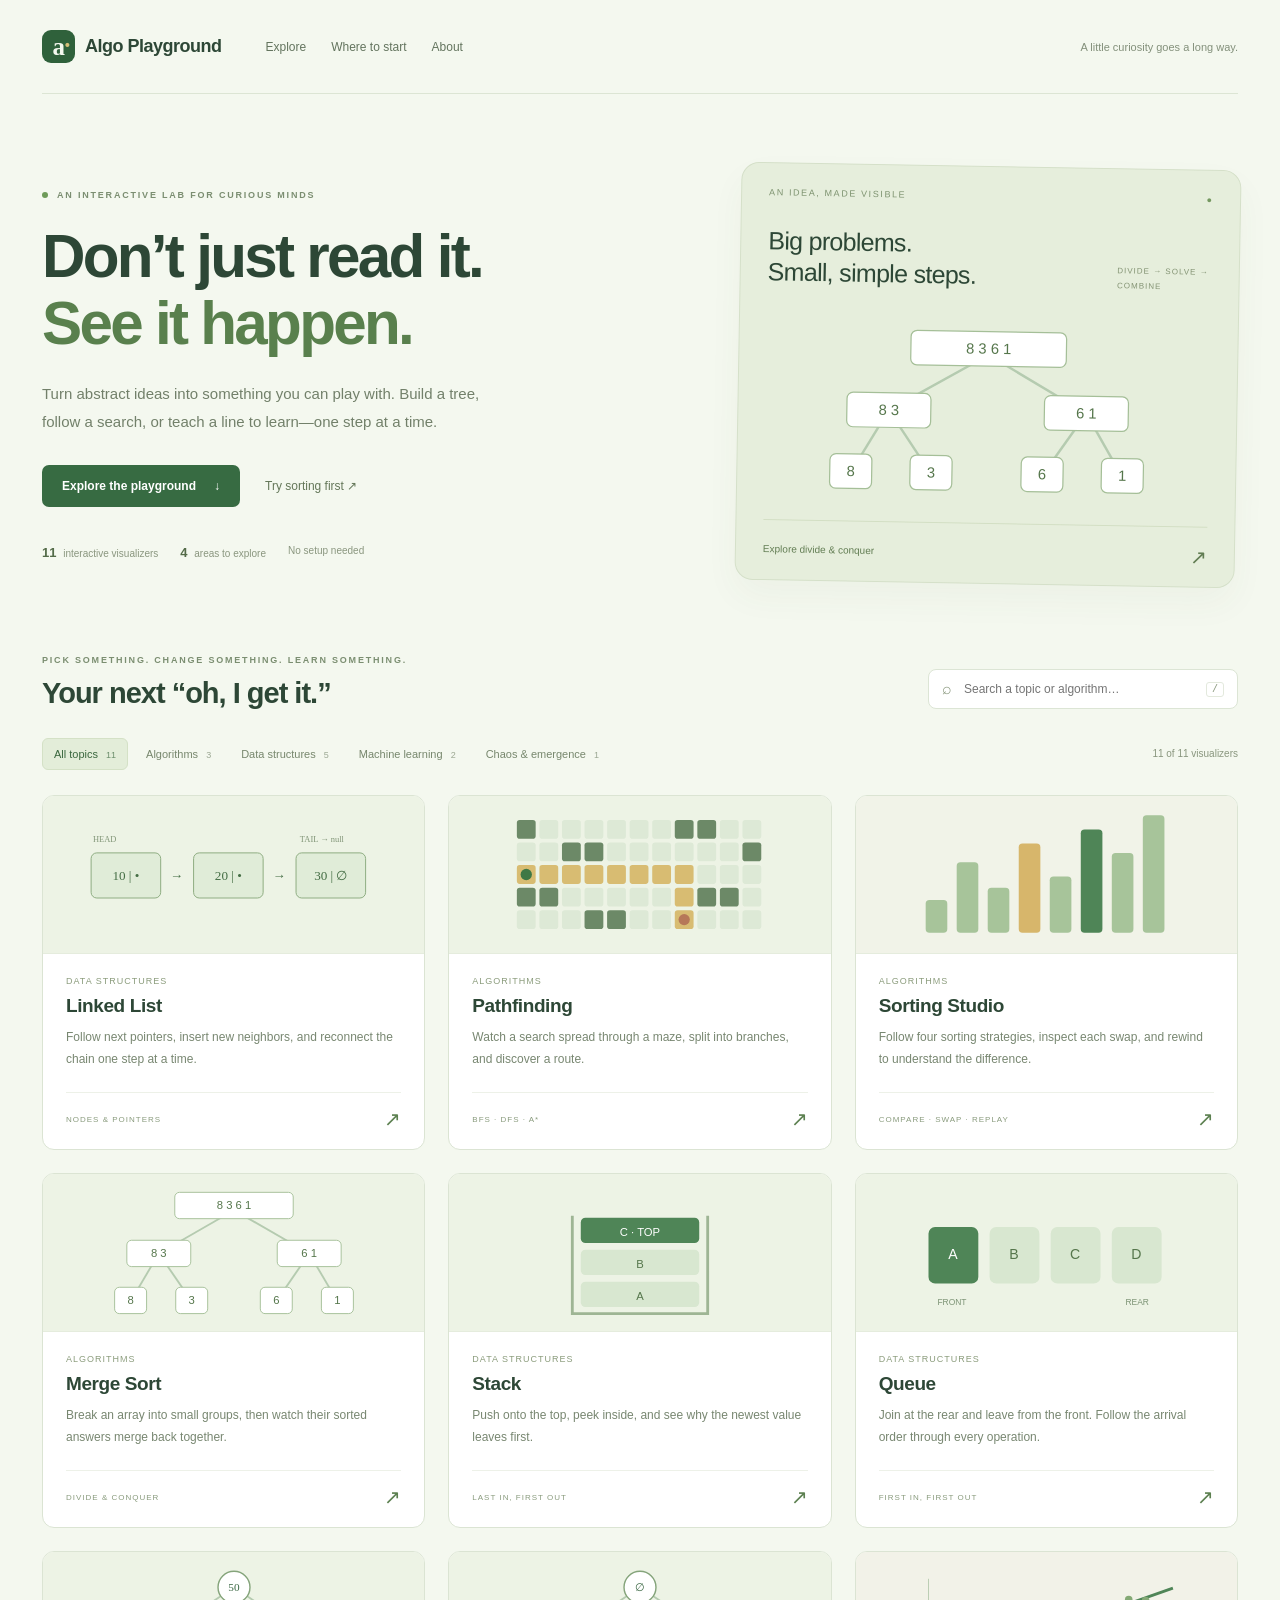
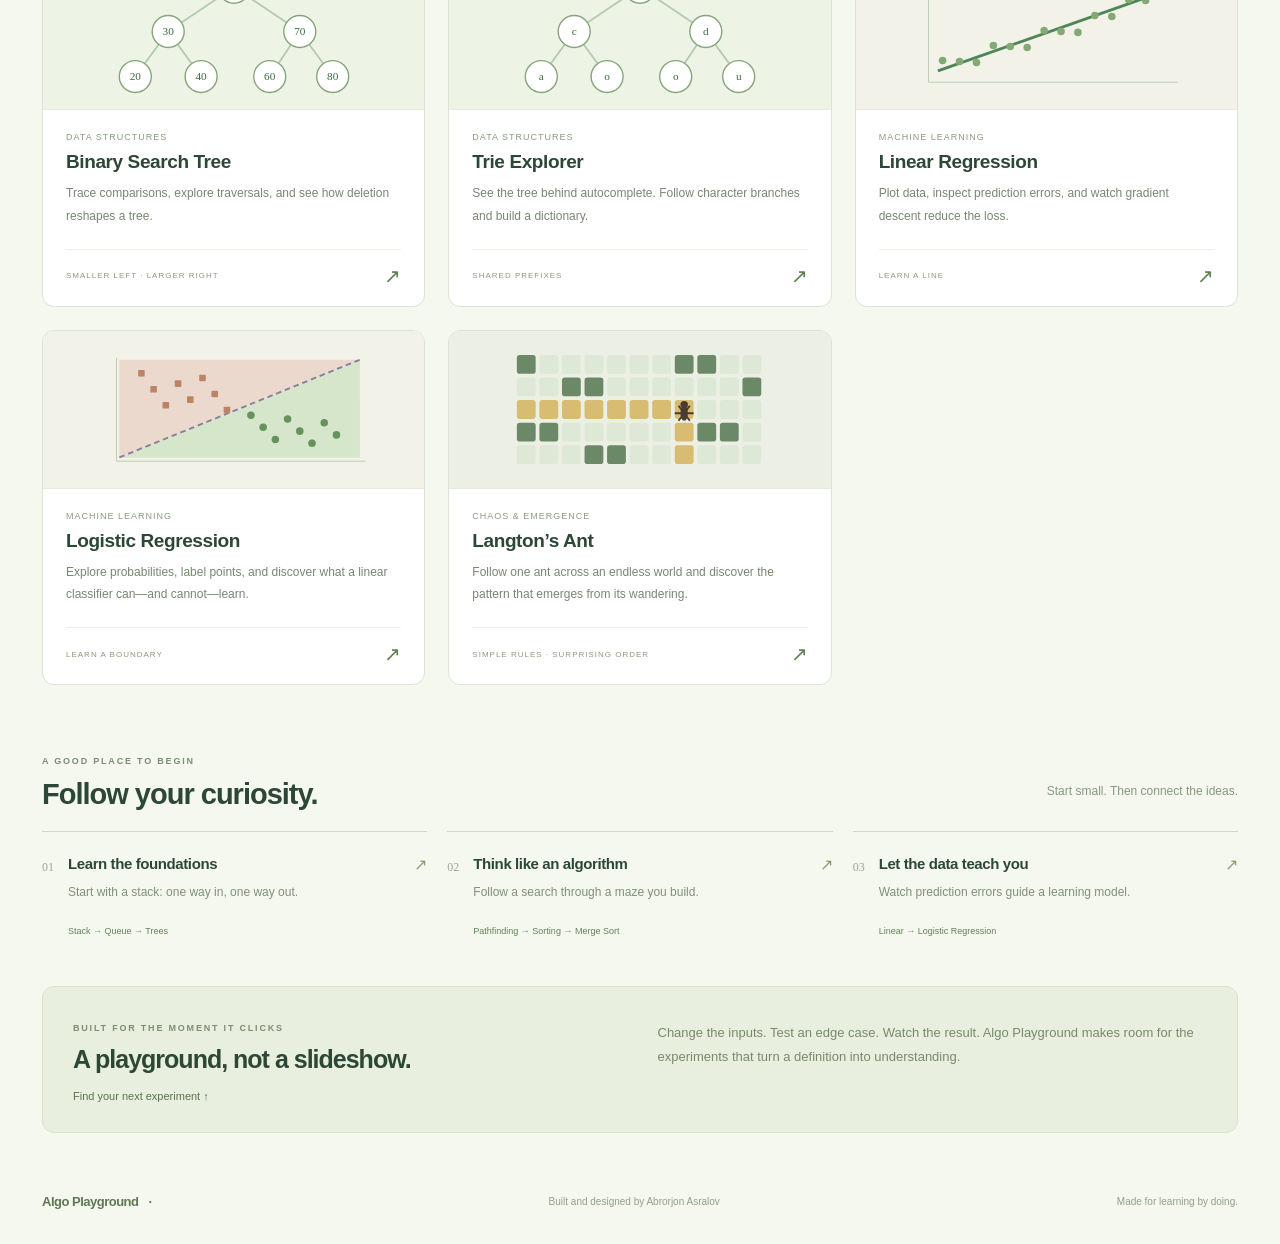
==== commit c4ed44cf: "added linked list section" ====
--- a/index.html
+++ b/index.html
@@ -1,12 +1,12 @@
-<!DOCTYPE html>
-<html lang="en"><head><meta charset="UTF-8"><meta name="viewport" content="width=device-width, initial-scale=1.0"><meta name="description" content="Learn algorithms, data structures, and machine learning through ten interactive visual playgrounds."><meta name="theme-color" content="#f4f8ef"><title>Algo Playground · Learn by exploring</title><link rel="stylesheet" href="home.css"><script src="home.js" defer></script></head>
+﻿<!DOCTYPE html>
+<html lang="en"><head><meta charset="UTF-8"><meta name="viewport" content="width=device-width, initial-scale=1.0"><meta name="description" content="Learn algorithms, data structures, and machine learning through eleven interactive visual playgrounds."><meta name="theme-color" content="#f4f8ef"><title>Algo Playground · Learn by exploring</title><link rel="stylesheet" href="home.css"><script src="home.js" defer></script></head>
 <body><a class="skip-link" href="#explore">Skip to visualizers</a><div class="site-shell">
 <header class="nav"><a href="./index.html" class="brand"><span class="brand-icon" aria-hidden="true">a<span>·</span></span>Algo Playground</a><nav aria-label="Main navigation"><a href="#explore">Explore</a><a href="#start-here">Where to start</a><a href="#about">About</a></nav><span class="nav-note">A little curiosity goes a long way.</span></header>
-<main><section class="hero"><div class="hero-copy"><span class="eyebrow"><i></i> AN INTERACTIVE LAB FOR CURIOUS MINDS</span><h1>Don’t just read it.<br><em>See it happen.</em></h1><p>Turn abstract ideas into something you can play with. Build a tree, follow a search, or teach a line to learn—one step at a time.</p><div class="hero-actions"><a class="button" href="#explore">Explore the playground <span aria-hidden="true">↓</span></a><a class="subtle-link" href="Sorting/index.html">Try sorting first ↗</a></div><div class="hero-facts"><span><b>10</b> interactive visualizers</span><span><b>4</b> areas to explore</span><span>No setup needed</span></div></div>
+<main><section class="hero"><div class="hero-copy"><span class="eyebrow"><i></i> AN INTERACTIVE LAB FOR CURIOUS MINDS</span><h1>Don’t just read it.<br><em>See it happen.</em></h1><p>Turn abstract ideas into something you can play with. Build a tree, follow a search, or teach a line to learn—one step at a time.</p><div class="hero-actions"><a class="button" href="#explore">Explore the playground <span aria-hidden="true">↓</span></a><a class="subtle-link" href="Sorting/index.html">Try sorting first ↗</a></div><div class="hero-facts"><span><b>11</b> interactive visualizers</span><span><b>4</b> areas to explore</span><span>No setup needed</span></div></div>
 <a class="hero-art" href="MergeSort/index.html" aria-label="Explore divide and conquer with Merge Sort"><div class="art-top"><span>AN IDEA, MADE VISIBLE</span><span class="live-dot">●</span></div><div class="art-caption"><strong>Big problems.<br>Small, simple steps.</strong><span>DIVIDE → SOLVE → COMBINE</span></div><svg viewBox="0 0 360 150" aria-hidden="true" focusable="false"><path d="M180 30L100 76" fill="none" stroke="#b5cbb0" stroke-width="2"/><path d="M180 30L260 76" fill="none" stroke="#b5cbb0" stroke-width="2"/><path d="M100 76L70 127" fill="none" stroke="#b5cbb0" stroke-width="2"/><path d="M100 76L135 127" fill="none" stroke="#b5cbb0" stroke-width="2"/><path d="M260 76L225 127" fill="none" stroke="#b5cbb0" stroke-width="2"/><path d="M260 76L290 127" fill="none" stroke="#b5cbb0" stroke-width="2"/><rect x="117" y="11" width="126" height="28" rx="5" fill="#fff" stroke="#a5bf98"/><text x="180" y="29" text-anchor="middle" font-size="12" fill="#55764b">8   3   6   1</text><rect x="66" y="62" width="68" height="28" rx="5" fill="#fff" stroke="#a5bf98"/><text x="100" y="80" text-anchor="middle" font-size="12" fill="#55764b">8   3</text><rect x="226" y="62" width="68" height="28" rx="5" fill="#fff" stroke="#a5bf98"/><text x="260" y="80" text-anchor="middle" font-size="12" fill="#55764b">6   1</text><rect x="53" y="112" width="34" height="28" rx="5" fill="#fff" stroke="#a5bf98"/><text x="70" y="130" text-anchor="middle" font-size="12" fill="#55764b">8</text><rect x="118" y="112" width="34" height="28" rx="5" fill="#fff" stroke="#a5bf98"/><text x="135" y="130" text-anchor="middle" font-size="12" fill="#55764b">3</text><rect x="208" y="112" width="34" height="28" rx="5" fill="#fff" stroke="#a5bf98"/><text x="225" y="130" text-anchor="middle" font-size="12" fill="#55764b">6</text><rect x="273" y="112" width="34" height="28" rx="5" fill="#fff" stroke="#a5bf98"/><text x="290" y="130" text-anchor="middle" font-size="12" fill="#55764b">1</text></svg><div class="art-bottom"><span>Explore divide &amp; conquer</span><span aria-hidden="true">↗</span></div></a></section>
 <section id="explore" class="catalog" aria-labelledby="catalog-title"><div class="section-heading"><div><span class="eyebrow">PICK SOMETHING. CHANGE SOMETHING. LEARN SOMETHING.</span><h2 id="catalog-title">Your next “oh, I get it.”</h2></div><div class="search-box"><label class="sr-only" for="search">Search visualizers</label><span aria-hidden="true">⌕</span><input id="search" type="search" placeholder="Search a topic or algorithm…" autocomplete="off"><kbd aria-hidden="true">/</kbd></div></div>
-<div class="filter-row"><div class="filters" role="group" aria-label="Filter by topic"><button type="button" data-filter="all" aria-pressed="true">All topics <span>10</span></button><button type="button" data-filter="algorithms" aria-pressed="false">Algorithms <span>3</span></button><button type="button" data-filter="structures" aria-pressed="false">Data structures <span>4</span></button><button type="button" data-filter="learning" aria-pressed="false">Machine learning <span>2</span></button><button type="button" data-filter="emergence" aria-pressed="false">Chaos &amp; emergence <span>1</span></button></div><span id="results" role="status" aria-live="polite">10 visualizers</span></div>
-<div class="projects"><article class="project-card" data-category="algorithms" data-search="Pathfinding BFS · DFS · A* Watch a search spread through a maze, split into branches, and discover a route. graph maze breadth depth shortest"><a href="PathFinding/index.html" class="project-link"><div class="preview preview-maze"><svg viewBox="0 0 360 150" aria-hidden="true" focusable="false"><rect x="49" y="17" width="20" height="20" rx="3" fill="#6c8967"/><rect x="73" y="17" width="20" height="20" rx="3" fill="#dde9d6"/><rect x="97" y="17" width="20" height="20" rx="3" fill="#dde9d6"/><rect x="121" y="17" width="20" height="20" rx="3" fill="#dde9d6"/><rect x="145" y="17" width="20" height="20" rx="3" fill="#dde9d6"/><rect x="169" y="17" width="20" height="20" rx="3" fill="#dde9d6"/><rect x="193" y="17" width="20" height="20" rx="3" fill="#dde9d6"/><rect x="217" y="17" width="20" height="20" rx="3" fill="#6c8967"/><rect x="241" y="17" width="20" height="20" rx="3" fill="#6c8967"/><rect x="265" y="17" width="20" height="20" rx="3" fill="#dde9d6"/><rect x="289" y="17" width="20" height="20" rx="3" fill="#dde9d6"/><rect x="49" y="41" width="20" height="20" rx="3" fill="#dde9d6"/><rect x="73" y="41" width="20" height="20" rx="3" fill="#dde9d6"/><rect x="97" y="41" width="20" height="20" rx="3" fill="#6c8967"/><rect x="121" y="41" width="20" height="20" rx="3" fill="#6c8967"/><rect x="145" y="41" width="20" height="20" rx="3" fill="#dde9d6"/><rect x="169" y="41" width="20" height="20" rx="3" fill="#dde9d6"/><rect x="193" y="41" width="20" height="20" rx="3" fill="#dde9d6"/><rect x="217" y="41" width="20" height="20" rx="3" fill="#dde9d6"/><rect x="241" y="41" width="20" height="20" rx="3" fill="#dde9d6"/><rect x="265" y="41" width="20" height="20" rx="3" fill="#dde9d6"/><rect x="289" y="41" width="20" height="20" rx="3" fill="#6c8967"/><rect x="49" y="65" width="20" height="20" rx="3" fill="#d8bc72"/><rect x="73" y="65" width="20" height="20" rx="3" fill="#d8bc72"/><rect x="97" y="65" width="20" height="20" rx="3" fill="#d8bc72"/><rect x="121" y="65" width="20" height="20" rx="3" fill="#d8bc72"/><rect x="145" y="65" width="20" height="20" rx="3" fill="#d8bc72"/><rect x="169" y="65" width="20" height="20" rx="3" fill="#d8bc72"/><rect x="193" y="65" width="20" height="20" rx="3" fill="#d8bc72"/><rect x="217" y="65" width="20" height="20" rx="3" fill="#d8bc72"/><rect x="241" y="65" width="20" height="20" rx="3" fill="#dde9d6"/><rect x="265" y="65" width="20" height="20" rx="3" fill="#dde9d6"/><rect x="289" y="65" width="20" height="20" rx="3" fill="#dde9d6"/><rect x="49" y="89" width="20" height="20" rx="3" fill="#6c8967"/><rect x="73" y="89" width="20" height="20" rx="3" fill="#6c8967"/><rect x="97" y="89" width="20" height="20" rx="3" fill="#dde9d6"/><rect x="121" y="89" width="20" height="20" rx="3" fill="#dde9d6"/><rect x="145" y="89" width="20" height="20" rx="3" fill="#dde9d6"/><rect x="169" y="89" width="20" height="20" rx="3" fill="#dde9d6"/><rect x="193" y="89" width="20" height="20" rx="3" fill="#dde9d6"/><rect x="217" y="89" width="20" height="20" rx="3" fill="#d8bc72"/><rect x="241" y="89" width="20" height="20" rx="3" fill="#6c8967"/><rect x="265" y="89" width="20" height="20" rx="3" fill="#6c8967"/><rect x="289" y="89" width="20" height="20" rx="3" fill="#dde9d6"/><rect x="49" y="113" width="20" height="20" rx="3" fill="#dde9d6"/><rect x="73" y="113" width="20" height="20" rx="3" fill="#dde9d6"/><rect x="97" y="113" width="20" height="20" rx="3" fill="#dde9d6"/><rect x="121" y="113" width="20" height="20" rx="3" fill="#6c8967"/><rect x="145" y="113" width="20" height="20" rx="3" fill="#6c8967"/><rect x="169" y="113" width="20" height="20" rx="3" fill="#dde9d6"/><rect x="193" y="113" width="20" height="20" rx="3" fill="#dde9d6"/><rect x="217" y="113" width="20" height="20" rx="3" fill="#d8bc72"/><rect x="241" y="113" width="20" height="20" rx="3" fill="#dde9d6"/><rect x="265" y="113" width="20" height="20" rx="3" fill="#dde9d6"/><rect x="289" y="113" width="20" height="20" rx="3" fill="#dde9d6"/><circle cx="59" cy="75" r="6" fill="#3f7845"/><circle cx="227" cy="123" r="6" fill="#b67858"/></svg></div><div class="card-body"><span class="card-category">Algorithms</span><h3>Pathfinding</h3><p>Watch a search spread through a maze, split into branches, and discover a route.</p><div class="card-bottom"><span>BFS · DFS · A*</span><span class="arrow" aria-hidden="true">↗</span></div></div></a></article>
+<div class="filter-row"><div class="filters" role="group" aria-label="Filter by topic"><button type="button" data-filter="all" aria-pressed="true">All topics <span>11</span></button><button type="button" data-filter="algorithms" aria-pressed="false">Algorithms <span>3</span></button><button type="button" data-filter="structures" aria-pressed="false">Data structures <span>5</span></button><button type="button" data-filter="learning" aria-pressed="false">Machine learning <span>2</span></button><button type="button" data-filter="emergence" aria-pressed="false">Chaos &amp; emergence <span>1</span></button></div><span id="results" role="status" aria-live="polite">11 visualizers</span></div>
+<div class="projects"><article class="project-card" data-category="structures" data-search="Linked List singly nodes next pointers head tail prepend append insert delete search traverse"><a href="LinkedList/index.html" class="project-link"><div class="preview"><svg viewBox="0 0 360 150" aria-hidden="true" focusable="false"><g fill="#e0ecd8" stroke="#89a97c"><rect x="28" y="52" width="74" height="48" rx="6"/><rect x="137" y="52" width="74" height="48" rx="6"/><rect x="246" y="52" width="74" height="48" rx="6"/></g><g fill="#456e45" font-family="Segoe UI" font-size="14" text-anchor="middle"><text x="65" y="81">10 | •</text><text x="174" y="81">20 | •</text><text x="283" y="81">30 | ∅</text><text x="119" y="81">→</text><text x="228" y="81">→</text></g><g fill="#819577" font-family="Segoe UI" font-size="9"><text x="30" y="40">HEAD</text><text x="250" y="40">TAIL → null</text></g></svg></div><div class="card-body"><span class="card-category">Data structures</span><h3>Linked List</h3><p>Follow next pointers, insert new neighbors, and reconnect the chain one step at a time.</p><div class="card-bottom"><span>NODES &amp; POINTERS</span><span class="arrow" aria-hidden="true">↗</span></div></div></a></article><article class="project-card" data-category="algorithms" data-search="Pathfinding BFS · DFS · A* Watch a search spread through a maze, split into branches, and discover a route. graph maze breadth depth shortest"><a href="PathFinding/index.html" class="project-link"><div class="preview preview-maze"><svg viewBox="0 0 360 150" aria-hidden="true" focusable="false"><rect x="49" y="17" width="20" height="20" rx="3" fill="#6c8967"/><rect x="73" y="17" width="20" height="20" rx="3" fill="#dde9d6"/><rect x="97" y="17" width="20" height="20" rx="3" fill="#dde9d6"/><rect x="121" y="17" width="20" height="20" rx="3" fill="#dde9d6"/><rect x="145" y="17" width="20" height="20" rx="3" fill="#dde9d6"/><rect x="169" y="17" width="20" height="20" rx="3" fill="#dde9d6"/><rect x="193" y="17" width="20" height="20" rx="3" fill="#dde9d6"/><rect x="217" y="17" width="20" height="20" rx="3" fill="#6c8967"/><rect x="241" y="17" width="20" height="20" rx="3" fill="#6c8967"/><rect x="265" y="17" width="20" height="20" rx="3" fill="#dde9d6"/><rect x="289" y="17" width="20" height="20" rx="3" fill="#dde9d6"/><rect x="49" y="41" width="20" height="20" rx="3" fill="#dde9d6"/><rect x="73" y="41" width="20" height="20" rx="3" fill="#dde9d6"/><rect x="97" y="41" width="20" height="20" rx="3" fill="#6c8967"/><rect x="121" y="41" width="20" height="20" rx="3" fill="#6c8967"/><rect x="145" y="41" width="20" height="20" rx="3" fill="#dde9d6"/><rect x="169" y="41" width="20" height="20" rx="3" fill="#dde9d6"/><rect x="193" y="41" width="20" height="20" rx="3" fill="#dde9d6"/><rect x="217" y="41" width="20" height="20" rx="3" fill="#dde9d6"/><rect x="241" y="41" width="20" height="20" rx="3" fill="#dde9d6"/><rect x="265" y="41" width="20" height="20" rx="3" fill="#dde9d6"/><rect x="289" y="41" width="20" height="20" rx="3" fill="#6c8967"/><rect x="49" y="65" width="20" height="20" rx="3" fill="#d8bc72"/><rect x="73" y="65" width="20" height="20" rx="3" fill="#d8bc72"/><rect x="97" y="65" width="20" height="20" rx="3" fill="#d8bc72"/><rect x="121" y="65" width="20" height="20" rx="3" fill="#d8bc72"/><rect x="145" y="65" width="20" height="20" rx="3" fill="#d8bc72"/><rect x="169" y="65" width="20" height="20" rx="3" fill="#d8bc72"/><rect x="193" y="65" width="20" height="20" rx="3" fill="#d8bc72"/><rect x="217" y="65" width="20" height="20" rx="3" fill="#d8bc72"/><rect x="241" y="65" width="20" height="20" rx="3" fill="#dde9d6"/><rect x="265" y="65" width="20" height="20" rx="3" fill="#dde9d6"/><rect x="289" y="65" width="20" height="20" rx="3" fill="#dde9d6"/><rect x="49" y="89" width="20" height="20" rx="3" fill="#6c8967"/><rect x="73" y="89" width="20" height="20" rx="3" fill="#6c8967"/><rect x="97" y="89" width="20" height="20" rx="3" fill="#dde9d6"/><rect x="121" y="89" width="20" height="20" rx="3" fill="#dde9d6"/><rect x="145" y="89" width="20" height="20" rx="3" fill="#dde9d6"/><rect x="169" y="89" width="20" height="20" rx="3" fill="#dde9d6"/><rect x="193" y="89" width="20" height="20" rx="3" fill="#dde9d6"/><rect x="217" y="89" width="20" height="20" rx="3" fill="#d8bc72"/><rect x="241" y="89" width="20" height="20" rx="3" fill="#6c8967"/><rect x="265" y="89" width="20" height="20" rx="3" fill="#6c8967"/><rect x="289" y="89" width="20" height="20" rx="3" fill="#dde9d6"/><rect x="49" y="113" width="20" height="20" rx="3" fill="#dde9d6"/><rect x="73" y="113" width="20" height="20" rx="3" fill="#dde9d6"/><rect x="97" y="113" width="20" height="20" rx="3" fill="#dde9d6"/><rect x="121" y="113" width="20" height="20" rx="3" fill="#6c8967"/><rect x="145" y="113" width="20" height="20" rx="3" fill="#6c8967"/><rect x="169" y="113" width="20" height="20" rx="3" fill="#dde9d6"/><rect x="193" y="113" width="20" height="20" rx="3" fill="#dde9d6"/><rect x="217" y="113" width="20" height="20" rx="3" fill="#d8bc72"/><rect x="241" y="113" width="20" height="20" rx="3" fill="#dde9d6"/><rect x="265" y="113" width="20" height="20" rx="3" fill="#dde9d6"/><rect x="289" y="113" width="20" height="20" rx="3" fill="#dde9d6"/><circle cx="59" cy="75" r="6" fill="#3f7845"/><circle cx="227" cy="123" r="6" fill="#b67858"/></svg></div><div class="card-body"><span class="card-category">Algorithms</span><h3>Pathfinding</h3><p>Watch a search spread through a maze, split into branches, and discover a route.</p><div class="card-bottom"><span>BFS · DFS · A*</span><span class="arrow" aria-hidden="true">↗</span></div></div></a></article>
 <article class="project-card" data-category="algorithms" data-search="Sorting Studio COMPARE · SWAP · REPLAY Follow four sorting strategies, inspect each swap, and rewind to understand the difference. bubble selection insertion quick array"><a href="Sorting/index.html" class="project-link"><div class="preview preview-bars"><svg viewBox="0 0 360 150" aria-hidden="true" focusable="false"><rect class="preview-bar" x="52" y="102" width="23" height="35" rx="4" fill="#a7c49a"/><rect class="preview-bar" x="85" y="62" width="23" height="75" rx="4" fill="#a7c49a"/><rect class="preview-bar" x="118" y="89" width="23" height="48" rx="4" fill="#a7c49a"/><rect class="preview-bar" x="151" y="42" width="23" height="95" rx="4" fill="#d7b66b"/><rect class="preview-bar" x="184" y="77" width="23" height="60" rx="4" fill="#a7c49a"/><rect class="preview-bar" x="217" y="27" width="23" height="110" rx="4" fill="#4f8557"/><rect class="preview-bar" x="250" y="52" width="23" height="85" rx="4" fill="#a7c49a"/><rect class="preview-bar" x="283" y="12" width="23" height="125" rx="4" fill="#a7c49a"/></svg></div><div class="card-body"><span class="card-category">Algorithms</span><h3>Sorting Studio</h3><p>Follow four sorting strategies, inspect each swap, and rewind to understand the difference.</p><div class="card-bottom"><span>COMPARE · SWAP · REPLAY</span><span class="arrow" aria-hidden="true">↗</span></div></div></a></article>
 <article class="project-card" data-category="algorithms" data-search="Merge Sort DIVIDE & CONQUER Break an array into small groups, then watch their sorted answers merge back together. sorting recursion splitting"><a href="MergeSort/index.html" class="project-link"><div class="preview preview-merge"><svg viewBox="0 0 360 150" aria-hidden="true" focusable="false"><path d="M180 30L100 76" fill="none" stroke="#b5cbb0" stroke-width="2"/><path d="M180 30L260 76" fill="none" stroke="#b5cbb0" stroke-width="2"/><path d="M100 76L70 127" fill="none" stroke="#b5cbb0" stroke-width="2"/><path d="M100 76L135 127" fill="none" stroke="#b5cbb0" stroke-width="2"/><path d="M260 76L225 127" fill="none" stroke="#b5cbb0" stroke-width="2"/><path d="M260 76L290 127" fill="none" stroke="#b5cbb0" stroke-width="2"/><rect x="117" y="11" width="126" height="28" rx="5" fill="#fff" stroke="#a5bf98"/><text x="180" y="29" text-anchor="middle" font-size="12" fill="#55764b">8   3   6   1</text><rect x="66" y="62" width="68" height="28" rx="5" fill="#fff" stroke="#a5bf98"/><text x="100" y="80" text-anchor="middle" font-size="12" fill="#55764b">8   3</text><rect x="226" y="62" width="68" height="28" rx="5" fill="#fff" stroke="#a5bf98"/><text x="260" y="80" text-anchor="middle" font-size="12" fill="#55764b">6   1</text><rect x="53" y="112" width="34" height="28" rx="5" fill="#fff" stroke="#a5bf98"/><text x="70" y="130" text-anchor="middle" font-size="12" fill="#55764b">8</text><rect x="118" y="112" width="34" height="28" rx="5" fill="#fff" stroke="#a5bf98"/><text x="135" y="130" text-anchor="middle" font-size="12" fill="#55764b">3</text><rect x="208" y="112" width="34" height="28" rx="5" fill="#fff" stroke="#a5bf98"/><text x="225" y="130" text-anchor="middle" font-size="12" fill="#55764b">6</text><rect x="273" y="112" width="34" height="28" rx="5" fill="#fff" stroke="#a5bf98"/><text x="290" y="130" text-anchor="middle" font-size="12" fill="#55764b">1</text></svg></div><div class="card-body"><span class="card-category">Algorithms</span><h3>Merge Sort</h3><p>Break an array into small groups, then watch their sorted answers merge back together.</p><div class="card-bottom"><span>DIVIDE & CONQUER</span><span class="arrow" aria-hidden="true">↗</span></div></div></a></article>
 <article class="project-card" data-category="structures" data-search="Stack LAST IN, FIRST OUT Push onto the top, peek inside, and see why the newest value leaves first. lifo push pop linear"><a href="Stack/index.html" class="project-link"><div class="preview preview-stack"><svg viewBox="0 0 360 150" aria-hidden="true" focusable="false"><rect x="117" y="38" width="126" height="27" rx="5" fill="#4f8557"/><text x="180" y="57" text-anchor="middle" font-size="12" fill="white">C · TOP</text><rect x="117" y="72" width="126" height="27" rx="5" fill="#d8e7d0"/><text x="180" y="91" text-anchor="middle" font-size="12" fill="#55764b">B</text><rect x="117" y="106" width="126" height="27" rx="5" fill="#d8e7d0"/><text x="180" y="125" text-anchor="middle" font-size="12" fill="#55764b">A</text><path d="M108 36v104h144V36" fill="none" stroke="#9eb594" stroke-width="3"/></svg></div><div class="card-body"><span class="card-category">Data structures</span><h3>Stack</h3><p>Push onto the top, peek inside, and see why the newest value leaves first.</p><div class="card-bottom"><span>LAST IN, FIRST OUT</span><span class="arrow" aria-hidden="true">↗</span></div></div></a></article>
@@ -20,3 +20,4 @@
 <section id="start-here" class="start-section" aria-labelledby="start-title"><div class="section-heading"><div><span class="eyebrow">A GOOD PLACE TO BEGIN</span><h2 id="start-title">Follow your curiosity.</h2></div><p>Start small. Then connect the ideas.</p></div><div class="routes"><a href="Stack/index.html"><span class="route-number">01</span><div><h3>Learn the foundations</h3><p>Start with a stack: one way in, one way out.</p><span>Stack → Queue → Trees</span></div><span aria-hidden="true">↗</span></a><a href="PathFinding/index.html"><span class="route-number">02</span><div><h3>Think like an algorithm</h3><p>Follow a search through a maze you build.</p><span>Pathfinding → Sorting → Merge Sort</span></div><span aria-hidden="true">↗</span></a><a href="ML/LinearRegression/index.html"><span class="route-number">03</span><div><h3>Let the data teach you</h3><p>Watch prediction errors guide a learning model.</p><span>Linear → Logistic Regression</span></div><span aria-hidden="true">↗</span></a></div></section>
 <section id="about" class="about"><div><span class="eyebrow">BUILT FOR THE MOMENT IT CLICKS</span><h2>A playground, not a slideshow.</h2></div><p>Change the inputs. Test an edge case. Watch the result. Algo Playground makes room for the experiments that turn a definition into understanding.</p><a href="#explore">Find your next experiment ↑</a></section></main>
 <footer><a class="brand" href="#top">Algo Playground<span aria-hidden="true">·</span></a><p>Built and designed by Abrorjon Asralov</p><span>Made for learning by doing.</span></footer></div></body></html>
+
